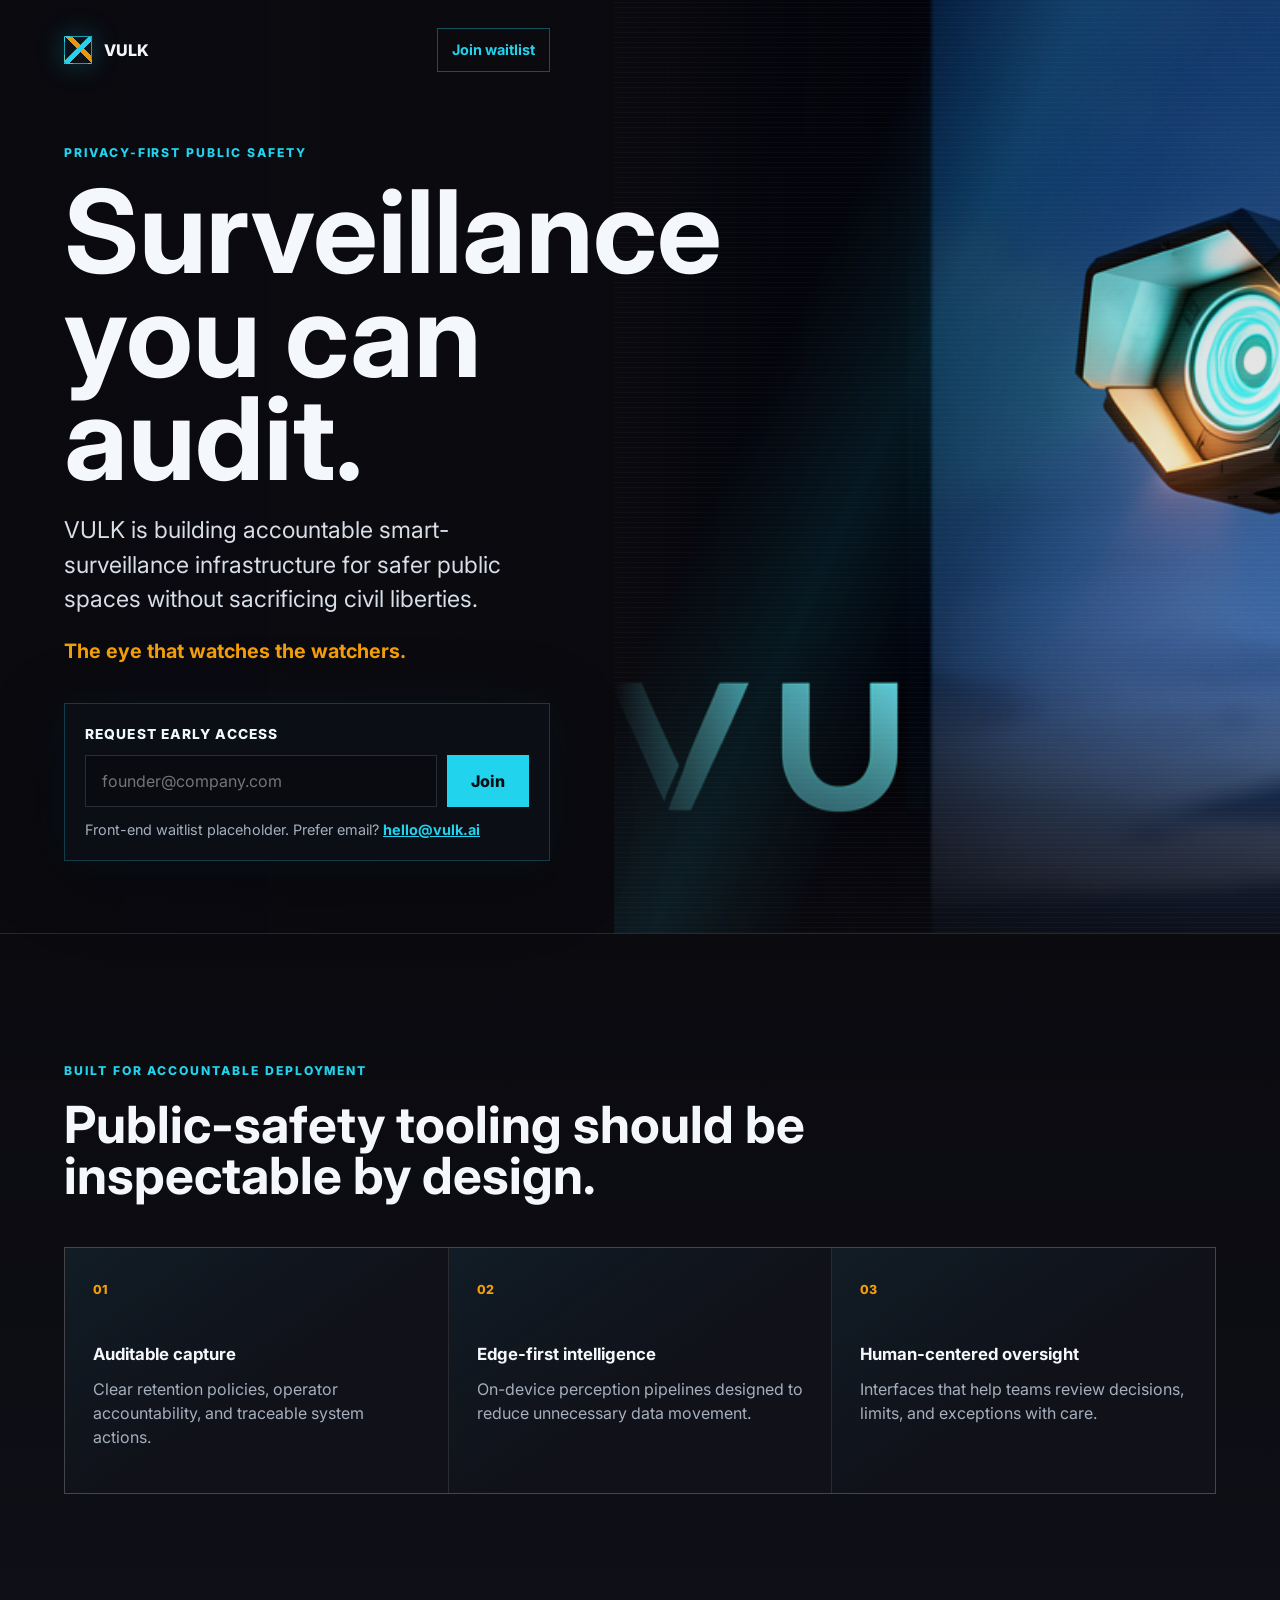
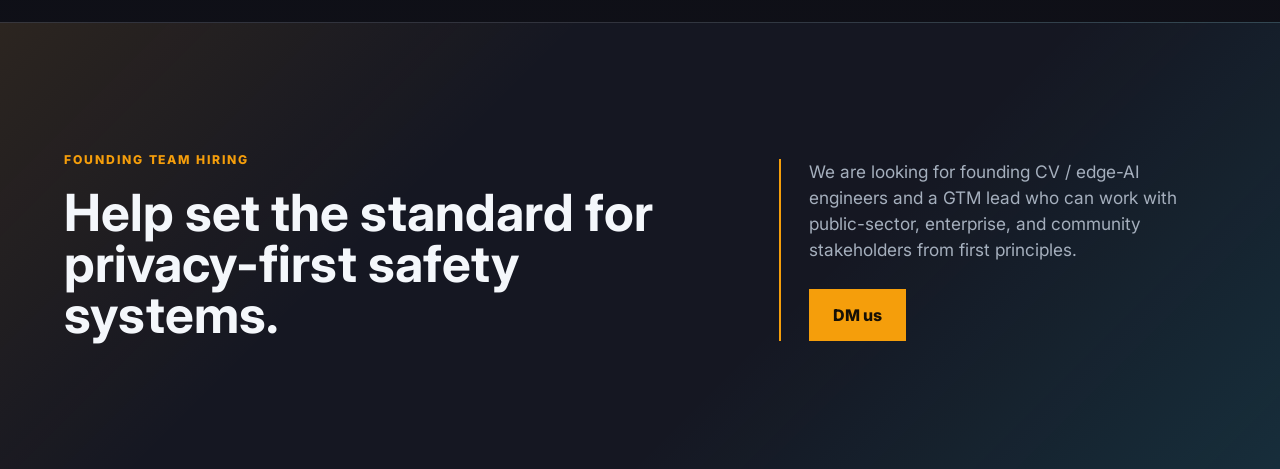
==== index.html @ 247d01f3 "Build VULK landing page" ====
<!doctype html>
<html lang="en">
  <head>
    <meta charset="utf-8" />
    <meta name="viewport" content="width=device-width, initial-scale=1" />
    <meta
      name="description"
      content="VULK builds privacy-first public-safety systems with auditability at the center."
    />
    <title>VULK | Surveillance you can audit.</title>
    <link rel="preconnect" href="https://fonts.googleapis.com" />
    <link rel="preconnect" href="https://fonts.gstatic.com" crossorigin />
    <link
      href="https://fonts.googleapis.com/css2?family=Inter:wght@400;500;600;700;800&display=swap"
      rel="stylesheet"
    />
    <link rel="stylesheet" href="styles.css" />
  </head>
  <body>
    <main class="page-shell">
      <section class="hero" aria-labelledby="hero-title">
        <div class="hero-copy">
          <nav class="nav" aria-label="Primary">
            <a class="brand" href="/" aria-label="VULK home">
              <span class="brand-mark" aria-hidden="true"></span>
              <span>VULK</span>
            </a>
            <a class="nav-cta" href="#waitlist">Join waitlist</a>
          </nav>

          <div class="hero-content">
            <p class="eyebrow">Privacy-first public safety</p>
            <h1 id="hero-title">Surveillance you can audit.</h1>
            <p class="mission">
              VULK is building accountable smart-surveillance infrastructure
              for safer public spaces without sacrificing civil liberties.
            </p>
            <p class="watcher">The eye that watches the watchers.</p>

            <form
              id="waitlist"
              class="waitlist-form"
              action="https://formspree.io/f/your-form-id"
              method="post"
            >
              <!-- TODO: Replace the placeholder action with your Formspree form or Cloudflare Pages Function endpoint. -->
              <label for="email">Request early access</label>
              <div class="field-row">
                <input
                  id="email"
                  name="email"
                  type="email"
                  autocomplete="email"
                  placeholder="founder@company.com"
                  required
                />
                <button type="submit">Join</button>
              </div>
              <p class="form-note">
                Front-end waitlist placeholder. Prefer email?
                <a href="mailto:hello@vulk.ai?subject=VULK%20waitlist">hello@vulk.ai</a>
              </p>
            </form>
          </div>
        </div>

        <div class="hero-visual" aria-label="VULK electric-eye surveillance camera">
          <img src="vulk_hero.png" alt="" />
          <div class="scanline" aria-hidden="true"></div>
        </div>
      </section>

      <section class="signal-band" aria-labelledby="principles-title">
        <div class="section-inner">
          <div>
            <p class="eyebrow">Built for accountable deployment</p>
            <h2 id="principles-title">Public-safety tooling should be inspectable by design.</h2>
          </div>
          <div class="principles">
            <article>
              <span>01</span>
              <h3>Auditable capture</h3>
              <p>Clear retention policies, operator accountability, and traceable system actions.</p>
            </article>
            <article>
              <span>02</span>
              <h3>Edge-first intelligence</h3>
              <p>On-device perception pipelines designed to reduce unnecessary data movement.</p>
            </article>
            <article>
              <span>03</span>
              <h3>Human-centered oversight</h3>
              <p>Interfaces that help teams review decisions, limits, and exceptions with care.</p>
            </article>
          </div>
        </div>
      </section>

      <section class="hiring" aria-labelledby="hiring-title">
        <div class="section-inner hiring-grid">
          <div>
            <p class="eyebrow amber">Founding team hiring</p>
            <h2 id="hiring-title">Help set the standard for privacy-first safety systems.</h2>
          </div>
          <div class="roles">
            <p>
              We are looking for founding CV / edge-AI engineers and a GTM lead
              who can work with public-sector, enterprise, and community
              stakeholders from first principles.
            </p>
            <a class="dm-cta" href="mailto:hello@vulk.ai?subject=Founding%20team%20interest">
              DM us
            </a>
          </div>
        </div>
      </section>
    </main>

    <script>
      const form = document.querySelector(".waitlist-form");

      form.addEventListener("submit", () => {
        form.classList.add("is-submitting");
      });
    </script>
  </body>
</html>
---- styles.css ----
:root {
  color-scheme: dark;
  --bg: #0a0a0f;
  --panel: #101119;
  --panel-strong: #151722;
  --text: #f4f7fb;
  --muted: #a5afbd;
  --soft: #697386;
  --cyan: #22d3ee;
  --amber: #f59e0b;
  --line: rgba(255, 255, 255, 0.12);
  --cyan-glow: rgba(34, 211, 238, 0.28);
  --amber-glow: rgba(245, 158, 11, 0.2);
}

* {
  box-sizing: border-box;
}

html {
  scroll-behavior: smooth;
}

body {
  margin: 0;
  min-width: 320px;
  background:
    radial-gradient(circle at 72% 20%, rgba(34, 211, 238, 0.12), transparent 26rem),
    radial-gradient(circle at 12% 88%, rgba(245, 158, 11, 0.08), transparent 22rem),
    var(--bg);
  color: var(--text);
  font-family: Inter, ui-sans-serif, system-ui, -apple-system, BlinkMacSystemFont, "Segoe UI", sans-serif;
  line-height: 1.5;
}

a {
  color: inherit;
}

.page-shell {
  overflow: hidden;
}

.hero {
  display: grid;
  grid-template-columns: minmax(0, 0.96fr) minmax(420px, 1.04fr);
  min-height: 100svh;
  border-bottom: 1px solid var(--line);
  background:
    linear-gradient(90deg, rgba(10, 10, 15, 0.98) 0%, rgba(10, 10, 15, 0.92) 42%, rgba(10, 10, 15, 0.1) 100%),
    var(--bg);
}

.hero-copy {
  position: relative;
  z-index: 2;
  display: flex;
  flex-direction: column;
  min-height: 100%;
  padding: 28px clamp(22px, 5vw, 72px) 52px;
}

.nav {
  display: flex;
  align-items: center;
  justify-content: space-between;
  gap: 20px;
}

.brand,
.nav-cta,
.dm-cta {
  text-decoration: none;
}

.brand {
  display: inline-flex;
  align-items: center;
  gap: 12px;
  color: var(--text);
  font-weight: 800;
  letter-spacing: 0;
}

.brand-mark {
  width: 28px;
  height: 28px;
  border: 1px solid rgba(34, 211, 238, 0.72);
  background:
    linear-gradient(135deg, transparent 0 44%, var(--cyan) 45% 58%, transparent 59%),
    linear-gradient(45deg, transparent 0 50%, rgba(245, 158, 11, 0.95) 51% 64%, transparent 65%),
    #0d1118;
  box-shadow: 0 0 28px var(--cyan-glow);
}

.nav-cta {
  border: 1px solid rgba(34, 211, 238, 0.36);
  color: var(--cyan);
  padding: 10px 14px;
  font-size: 0.9rem;
  font-weight: 700;
  transition: border-color 180ms ease, background 180ms ease;
}

.nav-cta:hover,
.nav-cta:focus-visible {
  border-color: var(--cyan);
  background: rgba(34, 211, 238, 0.08);
}

.hero-content {
  display: flex;
  flex: 1;
  flex-direction: column;
  justify-content: center;
  max-width: 680px;
  padding: 72px 0 20px;
}

.eyebrow {
  margin: 0 0 18px;
  color: var(--cyan);
  font-size: 0.76rem;
  font-weight: 800;
  letter-spacing: 0.16em;
  text-transform: uppercase;
}

.eyebrow.amber {
  color: var(--amber);
}

h1,
h2,
h3,
p {
  margin-top: 0;
}

h1 {
  margin-bottom: 22px;
  max-width: 12ch;
  font-size: clamp(3.75rem, 9vw, 8.5rem);
  line-height: 0.9;
  letter-spacing: 0;
}

h2 {
  margin-bottom: 0;
  max-width: 820px;
  font-size: clamp(2rem, 4vw, 4.4rem);
  line-height: 1;
  letter-spacing: 0;
}

h3 {
  margin-bottom: 10px;
  font-size: 1.05rem;
}

.mission {
  max-width: 650px;
  margin-bottom: 20px;
  color: #d8dee8;
  font-size: clamp(1.08rem, 2.1vw, 1.45rem);
}

.watcher {
  margin-bottom: 36px;
  color: var(--amber);
  font-size: clamp(1rem, 2vw, 1.24rem);
  font-weight: 700;
}

.waitlist-form {
  width: min(100%, 560px);
  padding: 20px;
  border: 1px solid rgba(34, 211, 238, 0.24);
  background: rgba(13, 16, 24, 0.76);
  box-shadow: 0 18px 80px rgba(0, 0, 0, 0.3), 0 0 42px rgba(34, 211, 238, 0.06);
  backdrop-filter: blur(18px);
}

.waitlist-form label {
  display: block;
  margin-bottom: 10px;
  color: #eff8fb;
  font-size: 0.86rem;
  font-weight: 800;
  letter-spacing: 0.08em;
  text-transform: uppercase;
}

.field-row {
  display: grid;
  grid-template-columns: minmax(0, 1fr) auto;
  gap: 10px;
}

input,
button {
  min-height: 52px;
  border: 0;
  border-radius: 0;
  font: inherit;
}

input {
  width: 100%;
  border: 1px solid rgba(255, 255, 255, 0.14);
  background: #090b11;
  color: var(--text);
  padding: 0 16px;
  outline: none;
}

input:focus {
  border-color: var(--cyan);
  box-shadow: 0 0 0 3px rgba(34, 211, 238, 0.14);
}

button,
.dm-cta {
  display: inline-flex;
  align-items: center;
  justify-content: center;
  background: var(--cyan);
  color: #041015;
  padding: 0 24px;
  font-weight: 800;
  cursor: pointer;
  transition: transform 180ms ease, box-shadow 180ms ease, background 180ms ease;
}

button:hover,
button:focus-visible,
.dm-cta:hover,
.dm-cta:focus-visible {
  background: #67e8f9;
  box-shadow: 0 0 34px var(--cyan-glow);
  transform: translateY(-1px);
}

.form-note {
  margin: 12px 0 0;
  color: var(--muted);
  font-size: 0.9rem;
}

.form-note a {
  color: var(--cyan);
  font-weight: 700;
}

.waitlist-form.is-submitting button {
  background: var(--amber);
}

.hero-visual {
  position: relative;
  min-height: 100%;
  isolation: isolate;
}

.hero-visual::before {
  position: absolute;
  inset: 0;
  z-index: 1;
  content: "";
  background:
    linear-gradient(90deg, var(--bg) 0%, rgba(10, 10, 15, 0.36) 20%, transparent 48%),
    linear-gradient(0deg, rgba(10, 10, 15, 0.86) 0%, transparent 28%, rgba(10, 10, 15, 0.24) 100%);
  pointer-events: none;
}

.hero-visual img {
  width: 100%;
  height: 100%;
  min-height: 100svh;
  object-fit: cover;
  object-position: center;
  filter: saturate(1.08) contrast(1.03);
}

.scanline {
  position: absolute;
  inset: 0;
  z-index: 2;
  background:
    repeating-linear-gradient(0deg, rgba(255, 255, 255, 0.035) 0 1px, transparent 1px 5px),
    linear-gradient(115deg, transparent 0 30%, rgba(34, 211, 238, 0.16) 43%, transparent 56% 100%);
  mix-blend-mode: screen;
  opacity: 0.58;
  pointer-events: none;
}

.signal-band,
.hiring {
  padding: clamp(72px, 10vw, 132px) clamp(22px, 5vw, 72px);
}

.signal-band {
  background:
    linear-gradient(180deg, rgba(10, 10, 15, 0), rgba(16, 17, 25, 0.82)),
    var(--bg);
}

.section-inner {
  width: min(1180px, 100%);
  margin: 0 auto;
}

.principles {
  display: grid;
  grid-template-columns: repeat(3, minmax(0, 1fr));
  gap: 1px;
  margin-top: 46px;
  border: 1px solid var(--line);
  background: var(--line);
}

.principles article {
  min-height: 230px;
  padding: 28px;
  background:
    linear-gradient(145deg, rgba(34, 211, 238, 0.06), transparent 56%),
    var(--panel);
}

.principles span {
  display: inline-block;
  margin-bottom: 42px;
  color: var(--amber);
  font-size: 0.78rem;
  font-weight: 800;
}

.principles p,
.roles p {
  color: var(--muted);
}

.hiring {
  border-top: 1px solid var(--line);
  background:
    linear-gradient(135deg, rgba(245, 158, 11, 0.1), transparent 34%),
    linear-gradient(315deg, rgba(34, 211, 238, 0.12), transparent 38%),
    var(--panel-strong);
}

.hiring-grid {
  display: grid;
  grid-template-columns: minmax(0, 0.95fr) minmax(280px, 0.65fr);
  gap: clamp(36px, 6vw, 92px);
  align-items: end;
}

.roles {
  border-left: 2px solid var(--amber);
  padding-left: 28px;
}

.roles p {
  margin-bottom: 26px;
  font-size: 1.08rem;
}

.dm-cta {
  min-height: 52px;
  width: fit-content;
  background: var(--amber);
  color: #171006;
}

.dm-cta:hover,
.dm-cta:focus-visible {
  background: #fbbf24;
  box-shadow: 0 0 34px var(--amber-glow);
}

@media (max-width: 900px) {
  .hero {
    grid-template-columns: 1fr;
    min-height: auto;
    background: var(--bg);
  }

  .hero-copy {
    min-height: 82svh;
    padding-bottom: 38px;
  }

  .hero-content {
    padding-top: 64px;
  }

  .hero-visual {
    min-height: 48svh;
    order: -1;
  }

  .hero-visual::before {
    background:
      linear-gradient(180deg, rgba(10, 10, 15, 0.1) 0%, var(--bg) 96%),
      linear-gradient(90deg, rgba(10, 10, 15, 0.7), transparent 38%);
  }

  .hero-visual img {
    min-height: 48svh;
  }

  .principles,
  .hiring-grid {
    grid-template-columns: 1fr;
  }

  .roles {
    border-left: 0;
    border-top: 2px solid var(--amber);
    padding-top: 24px;
    padding-left: 0;
  }
}

@media (max-width: 560px) {
  .hero-copy {
    padding-inline: 18px;
  }

  .nav {
    align-items: flex-start;
  }

  .nav-cta {
    padding: 9px 11px;
    font-size: 0.8rem;
  }

  h1 {
    font-size: clamp(3.1rem, 19vw, 4.8rem);
  }

  .field-row {
    grid-template-columns: 1fr;
  }

  button {
    width: 100%;
  }

  .waitlist-form {
    padding: 16px;
  }

  .signal-band,
  .hiring {
    padding-inline: 18px;
  }

  .principles article {
    min-height: 190px;
    padding: 22px;
  }
}
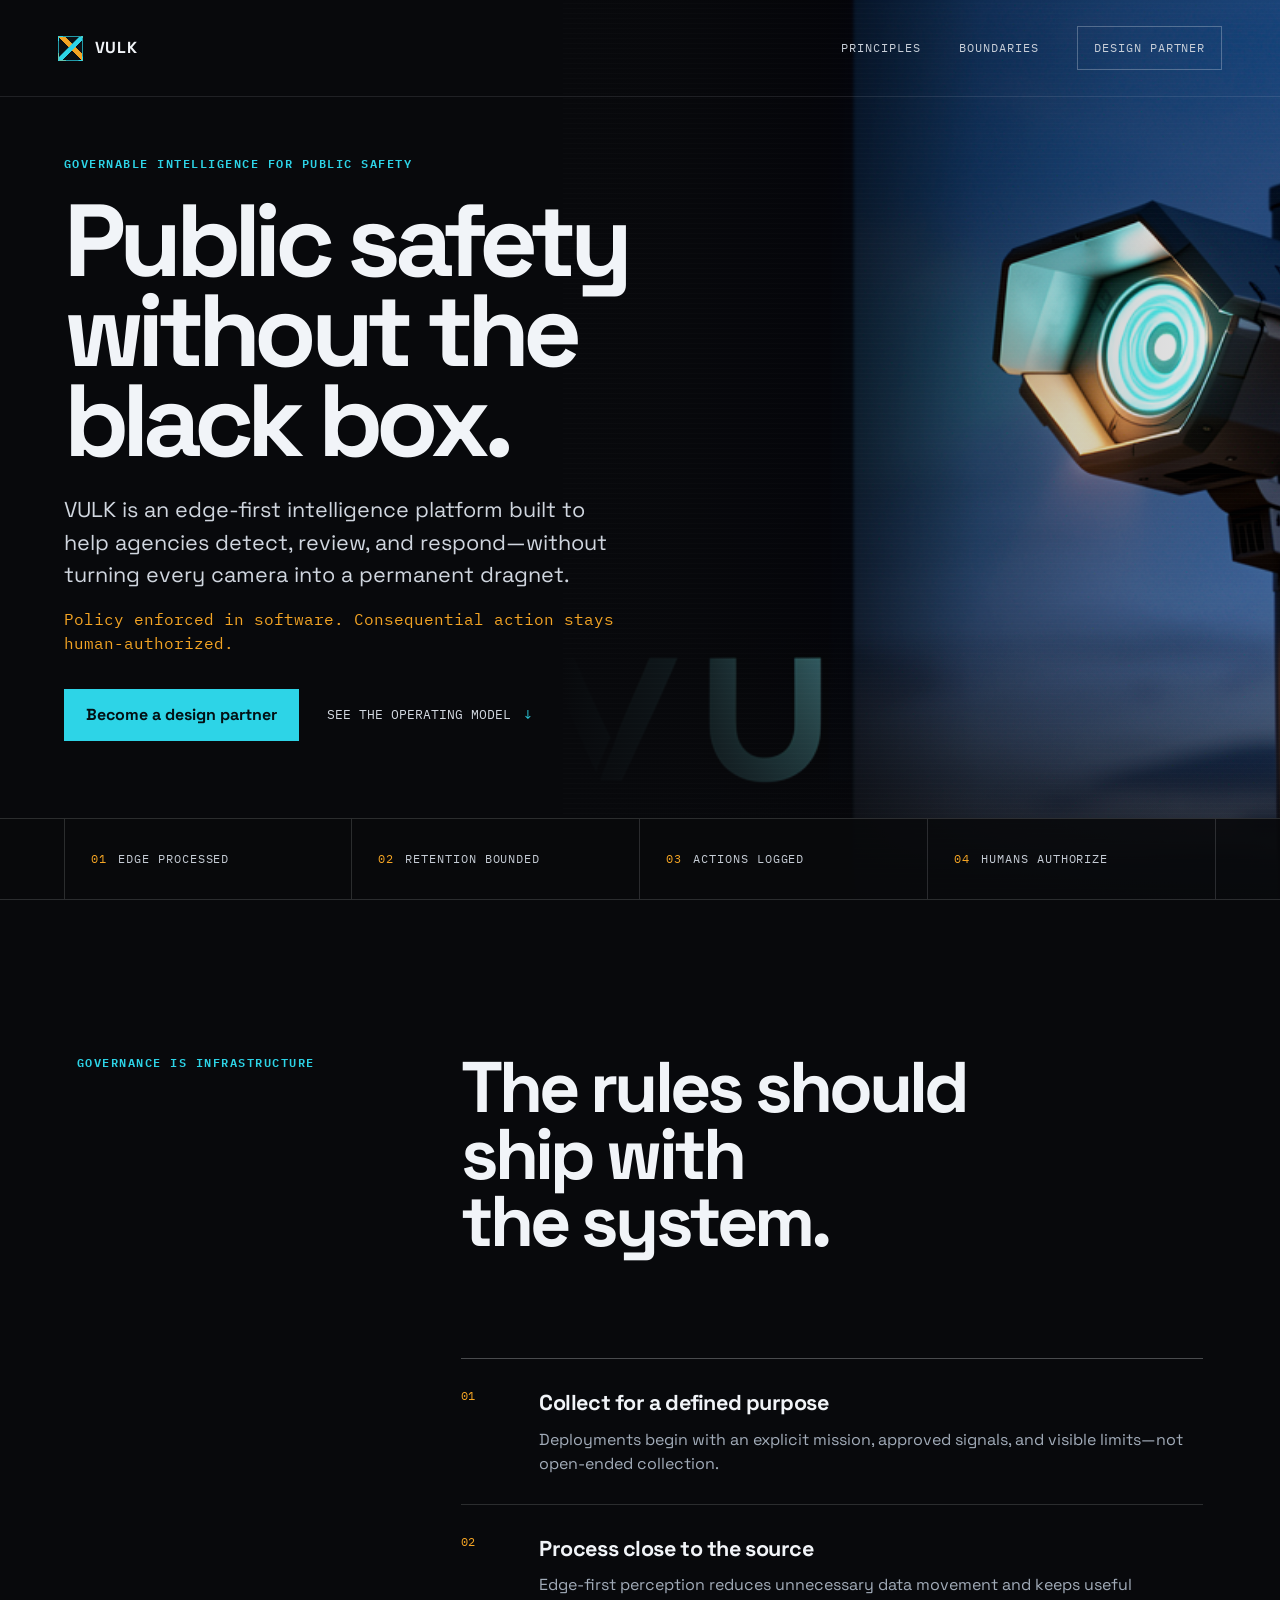
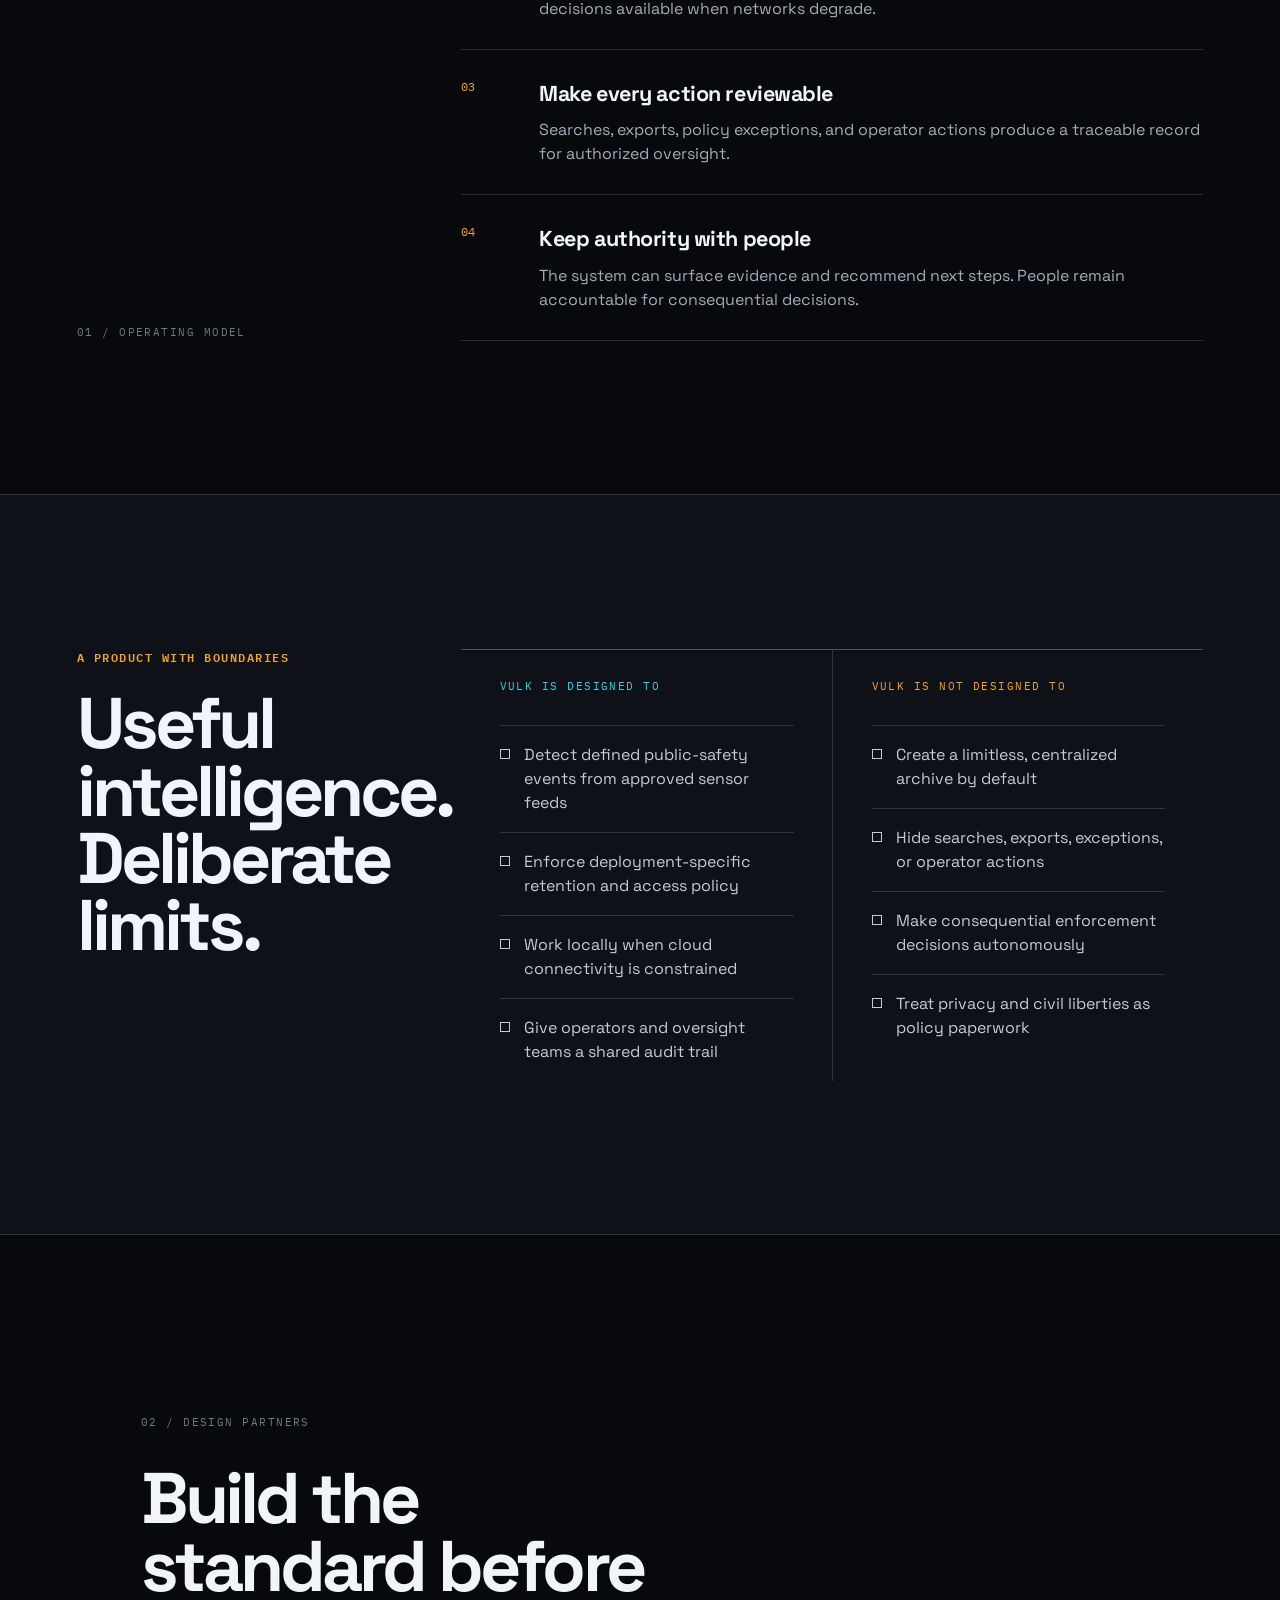
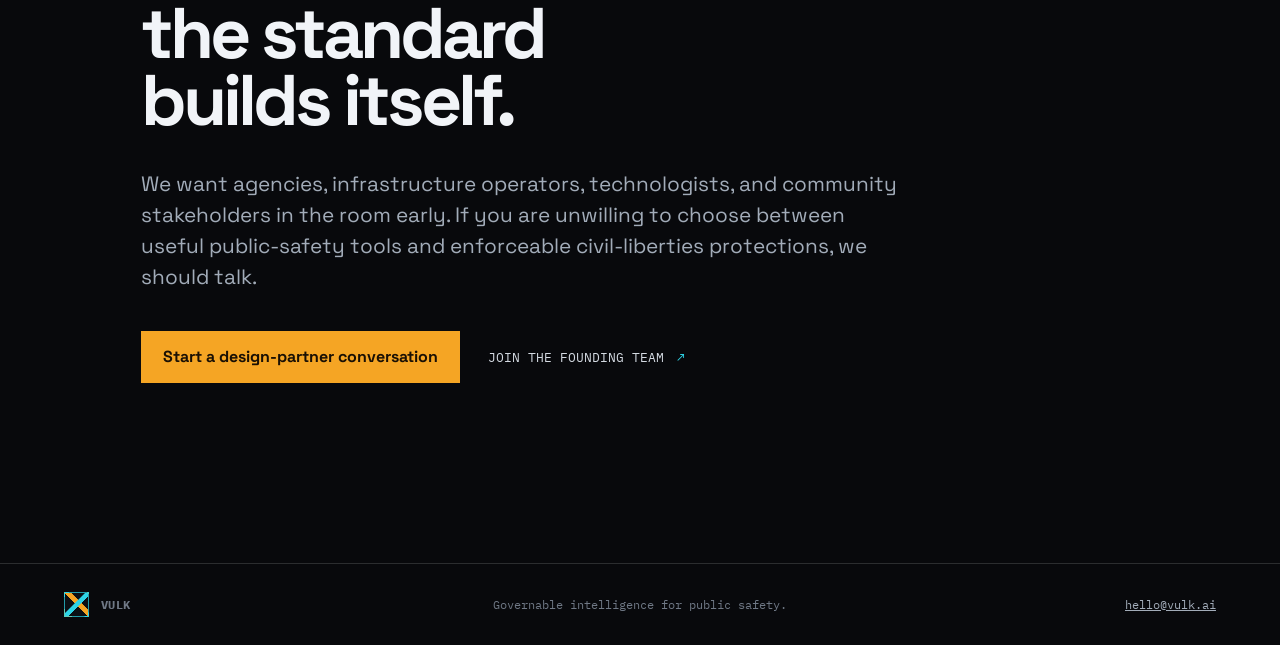
==== commit f65bedfe: "Reposition VULK around governable public-safety intelligence" ====
--- a/index.html
+++ b/index.html
@@ -5,123 +5,168 @@
     <meta name="viewport" content="width=device-width, initial-scale=1" />
     <meta
       name="description"
-      content="VULK builds privacy-first public-safety systems with auditability at the center."
+      content="VULK is building governable, edge-first intelligence for public safety—bounded retention, visible audit trails, and human-authorized action."
     />
-    <title>VULK | Surveillance you can audit.</title>
+    <meta name="theme-color" content="#08090c" />
+    <meta property="og:title" content="VULK | Public safety without the black box." />
+    <meta
+      property="og:description"
+      content="Governable public-safety intelligence with policy enforced in software."
+    />
+    <meta property="og:image" content="https://cardoza1991.github.io/vulk-landing/vulk_hero.png" />
+    <title>VULK | Public safety without the black box.</title>
     <link rel="preconnect" href="https://fonts.googleapis.com" />
     <link rel="preconnect" href="https://fonts.gstatic.com" crossorigin />
     <link
-      href="https://fonts.googleapis.com/css2?family=Inter:wght@400;500;600;700;800&display=swap"
+      href="https://fonts.googleapis.com/css2?family=IBM+Plex+Mono:wght@500;600&family=Space+Grotesk:wght@400;500;600;700&display=swap"
       rel="stylesheet"
     />
     <link rel="stylesheet" href="styles.css" />
   </head>
   <body>
-    <main class="page-shell">
-      <section class="hero" aria-labelledby="hero-title">
+    <a class="skip-link" href="#main">Skip to content</a>
+
+    <header class="site-header">
+      <a class="brand" href="#top" aria-label="VULK home">
+        <span class="brand-mark" aria-hidden="true"></span>
+        <span>VULK</span>
+      </a>
+      <nav aria-label="Primary">
+        <a href="#principles">Principles</a>
+        <a href="#boundaries">Boundaries</a>
+        <a class="nav-cta" href="mailto:hello@vulk.ai?subject=VULK%20design%20partner">
+          Design partner
+        </a>
+      </nav>
+    </header>
+
+    <main id="main">
+      <section id="top" class="hero" aria-labelledby="hero-title">
+        <div class="hero-image" aria-hidden="true">
+          <img src="vulk_hero.png" alt="" />
+          <span class="scanline"></span>
+        </div>
+
         <div class="hero-copy">
-          <nav class="nav" aria-label="Primary">
-            <a class="brand" href="/" aria-label="VULK home">
-              <span class="brand-mark" aria-hidden="true"></span>
-              <span>VULK</span>
+          <p class="eyebrow">Governable intelligence for public safety</p>
+          <h1 id="hero-title">Public safety without the black box.</h1>
+          <p class="hero-lede">
+            VULK is an edge-first intelligence platform built to help agencies detect,
+            review, and respond—without turning every camera into a permanent dragnet.
+          </p>
+          <p class="hero-proof">
+            Policy enforced in software. Consequential action stays human-authorized.
+          </p>
+          <div class="hero-actions">
+            <a class="primary-cta" href="mailto:hello@vulk.ai?subject=VULK%20design%20partner">
+              Become a design partner
             </a>
-            <a class="nav-cta" href="#waitlist">Join waitlist</a>
-          </nav>
-
-          <div class="hero-content">
-            <p class="eyebrow">Privacy-first public safety</p>
-            <h1 id="hero-title">Surveillance you can audit.</h1>
-            <p class="mission">
-              VULK is building accountable smart-surveillance infrastructure
-              for safer public spaces without sacrificing civil liberties.
-            </p>
-            <p class="watcher">The eye that watches the watchers.</p>
-
-            <form
-              id="waitlist"
-              class="waitlist-form"
-              action="https://formspree.io/f/your-form-id"
-              method="post"
-            >
-              <!-- TODO: Replace the placeholder action with your Formspree form or Cloudflare Pages Function endpoint. -->
-              <label for="email">Request early access</label>
-              <div class="field-row">
-                <input
-                  id="email"
-                  name="email"
-                  type="email"
-                  autocomplete="email"
-                  placeholder="founder@company.com"
-                  required
-                />
-                <button type="submit">Join</button>
-              </div>
-              <p class="form-note">
-                Front-end waitlist placeholder. Prefer email?
-                <a href="mailto:hello@vulk.ai?subject=VULK%20waitlist">hello@vulk.ai</a>
-              </p>
-            </form>
+            <a class="text-cta" href="#principles">See the operating model <span>↓</span></a>
           </div>
         </div>
 
-        <div class="hero-visual" aria-label="VULK electric-eye surveillance camera">
-          <img src="vulk_hero.png" alt="" />
-          <div class="scanline" aria-hidden="true"></div>
-        </div>
+        <ul class="control-strip" aria-label="Core controls">
+          <li><span>01</span> Edge processed</li>
+          <li><span>02</span> Retention bounded</li>
+          <li><span>03</span> Actions logged</li>
+          <li><span>04</span> Humans authorize</li>
+        </ul>
       </section>
 
-      <section class="signal-band" aria-labelledby="principles-title">
-        <div class="section-inner">
-          <div>
-            <p class="eyebrow">Built for accountable deployment</p>
-            <h2 id="principles-title">Public-safety tooling should be inspectable by design.</h2>
-          </div>
-          <div class="principles">
+      <section id="principles" class="principles" aria-labelledby="principles-title">
+        <div class="section-label">
+          <p class="eyebrow">Governance is infrastructure</p>
+          <p class="section-index">01 / OPERATING MODEL</p>
+        </div>
+        <div class="principles-content">
+          <h2 id="principles-title">The rules should ship with the system.</h2>
+          <div class="rule-list">
             <article>
               <span>01</span>
-              <h3>Auditable capture</h3>
-              <p>Clear retention policies, operator accountability, and traceable system actions.</p>
+              <div>
+                <h3>Collect for a defined purpose</h3>
+                <p>Deployments begin with an explicit mission, approved signals, and visible limits—not open-ended collection.</p>
+              </div>
             </article>
             <article>
               <span>02</span>
-              <h3>Edge-first intelligence</h3>
-              <p>On-device perception pipelines designed to reduce unnecessary data movement.</p>
+              <div>
+                <h3>Process close to the source</h3>
+                <p>Edge-first perception reduces unnecessary data movement and keeps useful decisions available when networks degrade.</p>
+              </div>
             </article>
             <article>
               <span>03</span>
-              <h3>Human-centered oversight</h3>
-              <p>Interfaces that help teams review decisions, limits, and exceptions with care.</p>
+              <div>
+                <h3>Make every action reviewable</h3>
+                <p>Searches, exports, policy exceptions, and operator actions produce a traceable record for authorized oversight.</p>
+              </div>
+            </article>
+            <article>
+              <span>04</span>
+              <div>
+                <h3>Keep authority with people</h3>
+                <p>The system can surface evidence and recommend next steps. People remain accountable for consequential decisions.</p>
+              </div>
             </article>
           </div>
         </div>
       </section>
 
-      <section class="hiring" aria-labelledby="hiring-title">
-        <div class="section-inner hiring-grid">
+      <section id="boundaries" class="boundaries" aria-labelledby="boundaries-title">
+        <div class="boundaries-heading">
+          <p class="eyebrow amber">A product with boundaries</p>
+          <h2 id="boundaries-title">Useful intelligence.<br />Deliberate limits.</h2>
+        </div>
+
+        <div class="boundary-columns">
           <div>
-            <p class="eyebrow amber">Founding team hiring</p>
-            <h2 id="hiring-title">Help set the standard for privacy-first safety systems.</h2>
+            <p class="column-label good">VULK is designed to</p>
+            <ul>
+              <li>Detect defined public-safety events from approved sensor feeds</li>
+              <li>Enforce deployment-specific retention and access policy</li>
+              <li>Work locally when cloud connectivity is constrained</li>
+              <li>Give operators and oversight teams a shared audit trail</li>
+            </ul>
           </div>
-          <div class="roles">
-            <p>
-              We are looking for founding CV / edge-AI engineers and a GTM lead
-              who can work with public-sector, enterprise, and community
-              stakeholders from first principles.
-            </p>
-            <a class="dm-cta" href="mailto:hello@vulk.ai?subject=Founding%20team%20interest">
-              DM us
-            </a>
+          <div>
+            <p class="column-label limit">VULK is not designed to</p>
+            <ul>
+              <li>Create a limitless, centralized archive by default</li>
+              <li>Hide searches, exports, exceptions, or operator actions</li>
+              <li>Make consequential enforcement decisions autonomously</li>
+              <li>Treat privacy and civil liberties as policy paperwork</li>
+            </ul>
           </div>
+        </div>
+      </section>
+
+      <section class="partner" aria-labelledby="partner-title">
+        <p class="section-index">02 / DESIGN PARTNERS</p>
+        <h2 id="partner-title">Build the standard before the standard builds itself.</h2>
+        <p>
+          We want agencies, infrastructure operators, technologists, and community
+          stakeholders in the room early. If you are unwilling to choose between useful
+          public-safety tools and enforceable civil-liberties protections, we should talk.
+        </p>
+        <div class="partner-actions">
+          <a class="primary-cta amber-cta" href="mailto:hello@vulk.ai?subject=VULK%20design%20partner">
+            Start a design-partner conversation
+          </a>
+          <a class="text-cta" href="mailto:hello@vulk.ai?subject=VULK%20founding%20team">
+            Join the founding team <span>↗</span>
+          </a>
         </div>
       </section>
     </main>
 
-    <script>
-      const form = document.querySelector(".waitlist-form");
-
-      form.addEventListener("submit", () => {
-        form.classList.add("is-submitting");
-      });
-    </script>
+    <footer>
+      <a class="brand" href="#top" aria-label="Back to top">
+        <span class="brand-mark" aria-hidden="true"></span>
+        <span>VULK</span>
+      </a>
+      <p>Governable intelligence for public safety.</p>
+      <a href="mailto:hello@vulk.ai">hello@vulk.ai</a>
+    </footer>
   </body>
 </html>
--- a/styles.css
+++ b/styles.css
@@ -1,16 +1,17 @@
 :root {
   color-scheme: dark;
-  --bg: #0a0a0f;
-  --panel: #101119;
-  --panel-strong: #151722;
-  --text: #f4f7fb;
-  --muted: #a5afbd;
-  --soft: #697386;
-  --cyan: #22d3ee;
-  --amber: #f59e0b;
-  --line: rgba(255, 255, 255, 0.12);
-  --cyan-glow: rgba(34, 211, 238, 0.28);
-  --amber-glow: rgba(245, 158, 11, 0.2);
+  --bg: #08090c;
+  --surface: #0e1117;
+  --surface-2: #141922;
+  --text: #f1f4f8;
+  --muted: #a2acb9;
+  --soft: #6f7885;
+  --cyan: #2dd4e7;
+  --amber: #f5a524;
+  --line: rgba(241, 244, 248, 0.15);
+  --line-strong: rgba(241, 244, 248, 0.28);
+  --display: "Space Grotesk", system-ui, sans-serif;
+  --mono: "IBM Plex Mono", ui-monospace, monospace;
 }
 
 * {
@@ -24,12 +25,9 @@
 body {
   margin: 0;
   min-width: 320px;
-  background:
-    radial-gradient(circle at 72% 20%, rgba(34, 211, 238, 0.12), transparent 26rem),
-    radial-gradient(circle at 12% 88%, rgba(245, 158, 11, 0.08), transparent 22rem),
-    var(--bg);
+  background: var(--bg);
   color: var(--text);
-  font-family: Inter, ui-sans-serif, system-ui, -apple-system, BlinkMacSystemFont, "Segoe UI", sans-serif;
+  font-family: var(--display);
   line-height: 1.5;
 }
 
@@ -37,93 +35,151 @@
   color: inherit;
 }
 
-.page-shell {
+a:focus-visible {
+  outline: 2px solid var(--cyan);
+  outline-offset: 4px;
+}
+
+.skip-link {
+  position: fixed;
+  top: 12px;
+  left: 12px;
+  z-index: 100;
+  transform: translateY(-150%);
+  background: var(--text);
+  color: var(--bg);
+  padding: 10px 14px;
+  text-decoration: none;
+}
+
+.skip-link:focus {
+  transform: translateY(0);
+}
+
+.site-header {
+  position: absolute;
+  inset: 0 0 auto;
+  z-index: 10;
+  display: flex;
+  align-items: center;
+  justify-content: space-between;
+  gap: 32px;
+  padding: 26px clamp(20px, 4.5vw, 72px);
+  border-bottom: 1px solid rgba(241, 244, 248, 0.1);
+}
+
+.brand {
+  display: inline-flex;
+  align-items: center;
+  gap: 12px;
+  font-weight: 700;
+  letter-spacing: 0.04em;
+  text-decoration: none;
+}
+
+.brand-mark {
+  width: 25px;
+  height: 25px;
+  border: 1px solid rgba(45, 212, 231, 0.7);
+  background:
+    linear-gradient(135deg, transparent 0 43%, var(--cyan) 44% 57%, transparent 58%),
+    linear-gradient(45deg, transparent 0 49%, var(--amber) 50% 63%, transparent 64%),
+    #0b1015;
+}
+
+nav {
+  display: flex;
+  align-items: center;
+  gap: clamp(18px, 3vw, 38px);
+}
+
+nav a {
+  color: #c7ced8;
+  font-family: var(--mono);
+  font-size: 0.76rem;
+  letter-spacing: 0.08em;
+  text-decoration: none;
+  text-transform: uppercase;
+}
+
+nav a:hover {
+  color: var(--text);
+}
+
+.nav-cta {
+  min-height: 44px;
+  display: inline-flex;
+  align-items: center;
+  border: 1px solid var(--line-strong);
+  padding: 0 16px;
+}
+
+.hero {
+  position: relative;
+  min-height: 100svh;
+  display: grid;
+  grid-template-columns: minmax(0, 1.08fr) minmax(420px, 0.92fr);
+  grid-template-rows: 1fr auto;
+  border-bottom: 1px solid var(--line);
   overflow: hidden;
-}
-
-.hero {
-  display: grid;
-  grid-template-columns: minmax(0, 0.96fr) minmax(420px, 1.04fr);
-  min-height: 100svh;
-  border-bottom: 1px solid var(--line);
-  background:
-    linear-gradient(90deg, rgba(10, 10, 15, 0.98) 0%, rgba(10, 10, 15, 0.92) 42%, rgba(10, 10, 15, 0.1) 100%),
-    var(--bg);
 }
 
 .hero-copy {
   position: relative;
-  z-index: 2;
+  z-index: 3;
   display: flex;
   flex-direction: column;
-  min-height: 100%;
-  padding: 28px clamp(22px, 5vw, 72px) 52px;
-}
-
-.nav {
-  display: flex;
-  align-items: center;
-  justify-content: space-between;
-  gap: 20px;
-}
-
-.brand,
-.nav-cta,
-.dm-cta {
-  text-decoration: none;
-}
-
-.brand {
-  display: inline-flex;
-  align-items: center;
-  gap: 12px;
-  color: var(--text);
-  font-weight: 800;
-  letter-spacing: 0;
-}
-
-.brand-mark {
-  width: 28px;
-  height: 28px;
-  border: 1px solid rgba(34, 211, 238, 0.72);
+  justify-content: center;
+  max-width: 900px;
+  padding: 150px clamp(22px, 5vw, 84px) 72px;
+}
+
+.hero-image {
+  position: absolute;
+  inset: 0 0 0 44%;
+  z-index: 0;
+  overflow: hidden;
+}
+
+.hero-image::after {
+  position: absolute;
+  inset: 0;
+  content: "";
   background:
-    linear-gradient(135deg, transparent 0 44%, var(--cyan) 45% 58%, transparent 59%),
-    linear-gradient(45deg, transparent 0 50%, rgba(245, 158, 11, 0.95) 51% 64%, transparent 65%),
-    #0d1118;
-  box-shadow: 0 0 28px var(--cyan-glow);
-}
-
-.nav-cta {
-  border: 1px solid rgba(34, 211, 238, 0.36);
+    linear-gradient(90deg, var(--bg) 0%, rgba(8, 9, 12, 0.92) 16%, rgba(8, 9, 12, 0.22) 58%, rgba(8, 9, 12, 0.08)),
+    linear-gradient(0deg, rgba(8, 9, 12, 0.86), transparent 30%);
+}
+
+.hero-image img {
+  width: 100%;
+  height: 100%;
+  object-fit: cover;
+  object-position: 56% center;
+  filter: contrast(1.05) saturate(0.92);
+}
+
+.scanline {
+  position: absolute;
+  inset: 0;
+  z-index: 2;
+  background: repeating-linear-gradient(0deg, rgba(255,255,255,0.025) 0 1px, transparent 1px 5px);
+  opacity: 0.55;
+  pointer-events: none;
+}
+
+.eyebrow,
+.section-index,
+.column-label {
+  font-family: var(--mono);
+  letter-spacing: 0.13em;
+  text-transform: uppercase;
+}
+
+.eyebrow {
+  margin: 0 0 24px;
   color: var(--cyan);
-  padding: 10px 14px;
-  font-size: 0.9rem;
-  font-weight: 700;
-  transition: border-color 180ms ease, background 180ms ease;
-}
-
-.nav-cta:hover,
-.nav-cta:focus-visible {
-  border-color: var(--cyan);
-  background: rgba(34, 211, 238, 0.08);
-}
-
-.hero-content {
-  display: flex;
-  flex: 1;
-  flex-direction: column;
-  justify-content: center;
-  max-width: 680px;
-  padding: 72px 0 20px;
-}
-
-.eyebrow {
-  margin: 0 0 18px;
-  color: var(--cyan);
-  font-size: 0.76rem;
-  font-weight: 800;
-  letter-spacing: 0.16em;
-  text-transform: uppercase;
+  font-size: 0.72rem;
+  font-weight: 600;
 }
 
 .eyebrow.amber {
@@ -138,327 +194,416 @@
 }
 
 h1 {
-  margin-bottom: 22px;
-  max-width: 12ch;
-  font-size: clamp(3.75rem, 9vw, 8.5rem);
-  line-height: 0.9;
-  letter-spacing: 0;
+  max-width: 10ch;
+  margin-bottom: 28px;
+  font-size: clamp(4rem, 8vw, 8.8rem);
+  line-height: 0.88;
+  letter-spacing: -0.065em;
+  text-wrap: balance;
 }
 
 h2 {
   margin-bottom: 0;
-  max-width: 820px;
-  font-size: clamp(2rem, 4vw, 4.4rem);
-  line-height: 1;
-  letter-spacing: 0;
+  font-size: clamp(2.6rem, 5.6vw, 6.3rem);
+  line-height: 0.94;
+  letter-spacing: -0.055em;
+  text-wrap: balance;
 }
 
 h3 {
-  margin-bottom: 10px;
-  font-size: 1.05rem;
-}
-
-.mission {
-  max-width: 650px;
-  margin-bottom: 20px;
-  color: #d8dee8;
-  font-size: clamp(1.08rem, 2.1vw, 1.45rem);
-}
-
-.watcher {
-  margin-bottom: 36px;
+  margin-bottom: 8px;
+  font-size: clamp(1.05rem, 1.7vw, 1.35rem);
+  letter-spacing: -0.02em;
+}
+
+.hero-lede {
+  max-width: 660px;
+  margin-bottom: 16px;
+  color: #d0d6df;
+  font-size: clamp(1.08rem, 1.8vw, 1.35rem);
+}
+
+.hero-proof {
+  margin-bottom: 34px;
   color: var(--amber);
-  font-size: clamp(1rem, 2vw, 1.24rem);
+  font-family: var(--mono);
+  font-size: clamp(0.84rem, 1.25vw, 1rem);
+}
+
+.hero-actions,
+.partner-actions {
+  display: flex;
+  align-items: center;
+  flex-wrap: wrap;
+  gap: 20px 28px;
+}
+
+.primary-cta {
+  min-height: 52px;
+  display: inline-flex;
+  align-items: center;
+  justify-content: center;
+  background: var(--cyan);
+  color: #031014;
+  padding: 0 22px;
   font-weight: 700;
-}
-
-.waitlist-form {
-  width: min(100%, 560px);
-  padding: 20px;
-  border: 1px solid rgba(34, 211, 238, 0.24);
-  background: rgba(13, 16, 24, 0.76);
-  box-shadow: 0 18px 80px rgba(0, 0, 0, 0.3), 0 0 42px rgba(34, 211, 238, 0.06);
-  backdrop-filter: blur(18px);
-}
-
-.waitlist-form label {
-  display: block;
-  margin-bottom: 10px;
-  color: #eff8fb;
-  font-size: 0.86rem;
-  font-weight: 800;
+  text-decoration: none;
+  transition: background 160ms ease, transform 160ms ease;
+}
+
+.primary-cta:hover,
+.primary-cta:focus-visible {
+  background: #7ce8f2;
+  transform: translateY(-2px);
+}
+
+.text-cta {
+  color: #d4dae2;
+  font-family: var(--mono);
+  font-size: 0.83rem;
+  text-decoration: none;
+  text-transform: uppercase;
+}
+
+.text-cta span {
+  color: var(--cyan);
+  margin-left: 5px;
+}
+
+.text-cta:hover {
+  color: var(--text);
+}
+
+.control-strip {
+  position: relative;
+  z-index: 4;
+  grid-column: 1 / -1;
+  display: grid;
+  grid-template-columns: repeat(4, 1fr);
+  margin: 0;
+  padding: 0 clamp(22px, 5vw, 84px);
+  border-top: 1px solid var(--line);
+  background: rgba(8, 9, 12, 0.9);
+  list-style: none;
+}
+
+.control-strip li {
+  min-height: 80px;
+  display: flex;
+  align-items: center;
+  gap: 12px;
+  border-right: 1px solid var(--line);
+  padding: 18px clamp(12px, 2vw, 28px);
+  color: #c5ccd5;
+  font-family: var(--mono);
+  font-size: 0.72rem;
   letter-spacing: 0.08em;
   text-transform: uppercase;
 }
 
-.field-row {
+.control-strip li:first-child {
+  border-left: 1px solid var(--line);
+}
+
+.control-strip span {
+  color: var(--amber);
+}
+
+.principles,
+.boundaries {
   display: grid;
-  grid-template-columns: minmax(0, 1fr) auto;
-  gap: 10px;
-}
-
-input,
-button {
-  min-height: 52px;
-  border: 0;
-  border-radius: 0;
-  font: inherit;
-}
-
-input {
-  width: 100%;
-  border: 1px solid rgba(255, 255, 255, 0.14);
-  background: #090b11;
-  color: var(--text);
-  padding: 0 16px;
-  outline: none;
-}
-
-input:focus {
-  border-color: var(--cyan);
-  box-shadow: 0 0 0 3px rgba(34, 211, 238, 0.14);
-}
-
-button,
-.dm-cta {
-  display: inline-flex;
-  align-items: center;
-  justify-content: center;
-  background: var(--cyan);
-  color: #041015;
-  padding: 0 24px;
-  font-weight: 800;
-  cursor: pointer;
-  transition: transform 180ms ease, box-shadow 180ms ease, background 180ms ease;
-}
-
-button:hover,
-button:focus-visible,
-.dm-cta:hover,
-.dm-cta:focus-visible {
-  background: #67e8f9;
-  box-shadow: 0 0 34px var(--cyan-glow);
-  transform: translateY(-1px);
-}
-
-.form-note {
-  margin: 12px 0 0;
+  grid-template-columns: minmax(240px, 0.38fr) minmax(0, 1fr);
+  gap: clamp(48px, 8vw, 140px);
+  padding: clamp(90px, 12vw, 170px) clamp(22px, 6vw, 96px);
+}
+
+.section-label {
+  display: flex;
+  flex-direction: column;
+  justify-content: space-between;
+  min-height: 190px;
+}
+
+.section-index {
+  margin: 0;
+  color: var(--soft);
+  font-size: 0.7rem;
+}
+
+.principles-content h2 {
+  max-width: 12ch;
+  margin-bottom: clamp(60px, 8vw, 110px);
+}
+
+.rule-list {
+  border-top: 1px solid var(--line-strong);
+}
+
+.rule-list article {
+  display: grid;
+  grid-template-columns: 56px 1fr;
+  gap: 22px;
+  padding: 28px 0;
+  border-bottom: 1px solid var(--line);
+}
+
+.rule-list article > span {
+  color: var(--amber);
+  font-family: var(--mono);
+  font-size: 0.72rem;
+}
+
+.rule-list p {
+  max-width: 690px;
+  margin-bottom: 0;
   color: var(--muted);
-  font-size: 0.9rem;
-}
-
-.form-note a {
+}
+
+.boundaries {
+  border-block: 1px solid var(--line);
+  background: var(--surface);
+}
+
+.boundaries-heading h2 {
+  max-width: 10ch;
+}
+
+.boundary-columns {
+  display: grid;
+  grid-template-columns: repeat(2, minmax(0, 1fr));
+  align-self: end;
+  border-top: 1px solid var(--line-strong);
+}
+
+.boundary-columns > div {
+  padding: 28px clamp(0px, 3vw, 42px) 0;
+}
+
+.boundary-columns > div + div {
+  border-left: 1px solid var(--line);
+}
+
+.column-label {
+  margin-bottom: 30px;
+  font-size: 0.7rem;
+}
+
+.column-label.good {
   color: var(--cyan);
-  font-weight: 700;
-}
-
-.waitlist-form.is-submitting button {
+}
+
+.column-label.limit {
+  color: var(--amber);
+}
+
+.boundary-columns ul {
+  margin: 0;
+  padding: 0;
+  list-style: none;
+}
+
+.boundary-columns li {
+  position: relative;
+  padding: 17px 0 17px 24px;
+  border-top: 1px solid var(--line);
+  color: #c4cbd5;
+}
+
+.boundary-columns li::before {
+  position: absolute;
+  top: 23px;
+  left: 0;
+  width: 8px;
+  height: 8px;
+  content: "";
+  border: 1px solid currentColor;
+}
+
+.partner {
+  padding: clamp(100px, 14vw, 210px) clamp(22px, 11vw, 180px);
+}
+
+.partner h2 {
+  max-width: 13ch;
+  margin: 34px 0;
+}
+
+.partner > p:not(.section-index) {
+  max-width: 760px;
+  margin-bottom: 38px;
+  color: var(--muted);
+  font-size: clamp(1.05rem, 1.8vw, 1.3rem);
+}
+
+.amber-cta {
   background: var(--amber);
-}
-
-.hero-visual {
-  position: relative;
-  min-height: 100%;
-  isolation: isolate;
-}
-
-.hero-visual::before {
-  position: absolute;
-  inset: 0;
-  z-index: 1;
-  content: "";
-  background:
-    linear-gradient(90deg, var(--bg) 0%, rgba(10, 10, 15, 0.36) 20%, transparent 48%),
-    linear-gradient(0deg, rgba(10, 10, 15, 0.86) 0%, transparent 28%, rgba(10, 10, 15, 0.24) 100%);
-  pointer-events: none;
-}
-
-.hero-visual img {
-  width: 100%;
-  height: 100%;
-  min-height: 100svh;
-  object-fit: cover;
-  object-position: center;
-  filter: saturate(1.08) contrast(1.03);
-}
-
-.scanline {
-  position: absolute;
-  inset: 0;
-  z-index: 2;
-  background:
-    repeating-linear-gradient(0deg, rgba(255, 255, 255, 0.035) 0 1px, transparent 1px 5px),
-    linear-gradient(115deg, transparent 0 30%, rgba(34, 211, 238, 0.16) 43%, transparent 56% 100%);
-  mix-blend-mode: screen;
-  opacity: 0.58;
-  pointer-events: none;
-}
-
-.signal-band,
-.hiring {
-  padding: clamp(72px, 10vw, 132px) clamp(22px, 5vw, 72px);
-}
-
-.signal-band {
-  background:
-    linear-gradient(180deg, rgba(10, 10, 15, 0), rgba(16, 17, 25, 0.82)),
-    var(--bg);
-}
-
-.section-inner {
-  width: min(1180px, 100%);
-  margin: 0 auto;
-}
-
-.principles {
+  color: #1a1004;
+}
+
+.amber-cta:hover,
+.amber-cta:focus-visible {
+  background: #ffc15c;
+}
+
+footer {
   display: grid;
-  grid-template-columns: repeat(3, minmax(0, 1fr));
-  gap: 1px;
-  margin-top: 46px;
-  border: 1px solid var(--line);
-  background: var(--line);
-}
-
-.principles article {
-  min-height: 230px;
-  padding: 28px;
-  background:
-    linear-gradient(145deg, rgba(34, 211, 238, 0.06), transparent 56%),
-    var(--panel);
-}
-
-.principles span {
-  display: inline-block;
-  margin-bottom: 42px;
-  color: var(--amber);
-  font-size: 0.78rem;
-  font-weight: 800;
-}
-
-.principles p,
-.roles p {
+  grid-template-columns: 1fr auto 1fr;
+  align-items: center;
+  gap: 24px;
+  padding: 28px clamp(22px, 5vw, 72px);
+  border-top: 1px solid var(--line);
+  color: var(--soft);
+  font-family: var(--mono);
+  font-size: 0.72rem;
+}
+
+footer p {
+  margin: 0;
+  text-align: center;
+}
+
+footer > a:last-child {
+  justify-self: end;
   color: var(--muted);
 }
 
-.hiring {
-  border-top: 1px solid var(--line);
-  background:
-    linear-gradient(135deg, rgba(245, 158, 11, 0.1), transparent 34%),
-    linear-gradient(315deg, rgba(34, 211, 238, 0.12), transparent 38%),
-    var(--panel-strong);
-}
-
-.hiring-grid {
-  display: grid;
-  grid-template-columns: minmax(0, 0.95fr) minmax(280px, 0.65fr);
-  gap: clamp(36px, 6vw, 92px);
-  align-items: end;
-}
-
-.roles {
-  border-left: 2px solid var(--amber);
-  padding-left: 28px;
-}
-
-.roles p {
-  margin-bottom: 26px;
-  font-size: 1.08rem;
-}
-
-.dm-cta {
-  min-height: 52px;
-  width: fit-content;
-  background: var(--amber);
-  color: #171006;
-}
-
-.dm-cta:hover,
-.dm-cta:focus-visible {
-  background: #fbbf24;
-  box-shadow: 0 0 34px var(--amber-glow);
-}
-
 @media (max-width: 900px) {
+  .site-header nav > a:not(.nav-cta) {
+    display: none;
+  }
+
   .hero {
     grid-template-columns: 1fr;
+  }
+
+  .hero-copy {
+    min-height: 88svh;
+    padding-top: 130px;
+  }
+
+  .hero-image {
+    inset: 0 0 0 20%;
+    opacity: 0.58;
+  }
+
+  .hero-image::after {
+    background: linear-gradient(90deg, var(--bg) 0%, rgba(8,9,12,0.84) 44%, rgba(8,9,12,0.3));
+  }
+
+  .control-strip {
+    grid-template-columns: repeat(2, 1fr);
+  }
+
+  .control-strip li:nth-child(3) {
+    border-left: 1px solid var(--line);
+  }
+
+  .control-strip li:nth-child(n+3) {
+    border-top: 1px solid var(--line);
+  }
+
+  .principles,
+  .boundaries {
+    grid-template-columns: 1fr;
+  }
+
+  .section-label {
     min-height: auto;
-    background: var(--bg);
-  }
-
-  .hero-copy {
-    min-height: 82svh;
-    padding-bottom: 38px;
-  }
-
-  .hero-content {
-    padding-top: 64px;
-  }
-
-  .hero-visual {
-    min-height: 48svh;
-    order: -1;
-  }
-
-  .hero-visual::before {
-    background:
-      linear-gradient(180deg, rgba(10, 10, 15, 0.1) 0%, var(--bg) 96%),
-      linear-gradient(90deg, rgba(10, 10, 15, 0.7), transparent 38%);
-  }
-
-  .hero-visual img {
-    min-height: 48svh;
-  }
-
-  .principles,
-  .hiring-grid {
-    grid-template-columns: 1fr;
-  }
-
-  .roles {
-    border-left: 0;
-    border-top: 2px solid var(--amber);
-    padding-top: 24px;
-    padding-left: 0;
-  }
-}
-
-@media (max-width: 560px) {
+    gap: 18px;
+  }
+
+  .boundary-columns {
+    margin-top: 30px;
+  }
+}
+
+@media (max-width: 620px) {
+  .site-header {
+    padding-inline: 18px;
+  }
+
+  .nav-cta {
+    padding-inline: 12px;
+    font-size: 0.68rem;
+  }
+
+  h1 {
+    font-size: clamp(3.65rem, 18vw, 5.7rem);
+  }
+
   .hero-copy {
     padding-inline: 18px;
   }
 
-  .nav {
-    align-items: flex-start;
-  }
-
-  .nav-cta {
-    padding: 9px 11px;
-    font-size: 0.8rem;
-  }
-
-  h1 {
-    font-size: clamp(3.1rem, 19vw, 4.8rem);
-  }
-
-  .field-row {
+  .hero-image {
+    inset: 0;
+  }
+
+  .hero-actions,
+  .partner-actions {
+    align-items: stretch;
+    flex-direction: column;
+  }
+
+  .primary-cta {
+    width: 100%;
+    text-align: center;
+  }
+
+  .control-strip {
     grid-template-columns: 1fr;
-  }
-
-  button {
-    width: 100%;
-  }
-
-  .waitlist-form {
-    padding: 16px;
-  }
-
-  .signal-band,
-  .hiring {
     padding-inline: 18px;
   }
 
-  .principles article {
-    min-height: 190px;
-    padding: 22px;
-  }
-}
+  .control-strip li,
+  .control-strip li:nth-child(3) {
+    border-left: 1px solid var(--line);
+    border-top: 1px solid var(--line);
+  }
+
+  .control-strip li:first-child {
+    border-top: 0;
+  }
+
+  .boundary-columns {
+    grid-template-columns: 1fr;
+  }
+
+  .boundary-columns > div {
+    padding-inline: 0;
+  }
+
+  .boundary-columns > div + div {
+    margin-top: 52px;
+    border-left: 0;
+  }
+
+  .rule-list article {
+    grid-template-columns: 38px 1fr;
+    gap: 12px;
+  }
+
+  footer {
+    grid-template-columns: 1fr;
+  }
+
+  footer p {
+    text-align: left;
+  }
+
+  footer > a:last-child {
+    justify-self: start;
+  }
+}
+
+@media (prefers-reduced-motion: reduce) {
+  html {
+    scroll-behavior: auto;
+  }
+
+  *,
+  *::before,
+  *::after {
+    transition-duration: 0.01ms !important;
+  }
+}
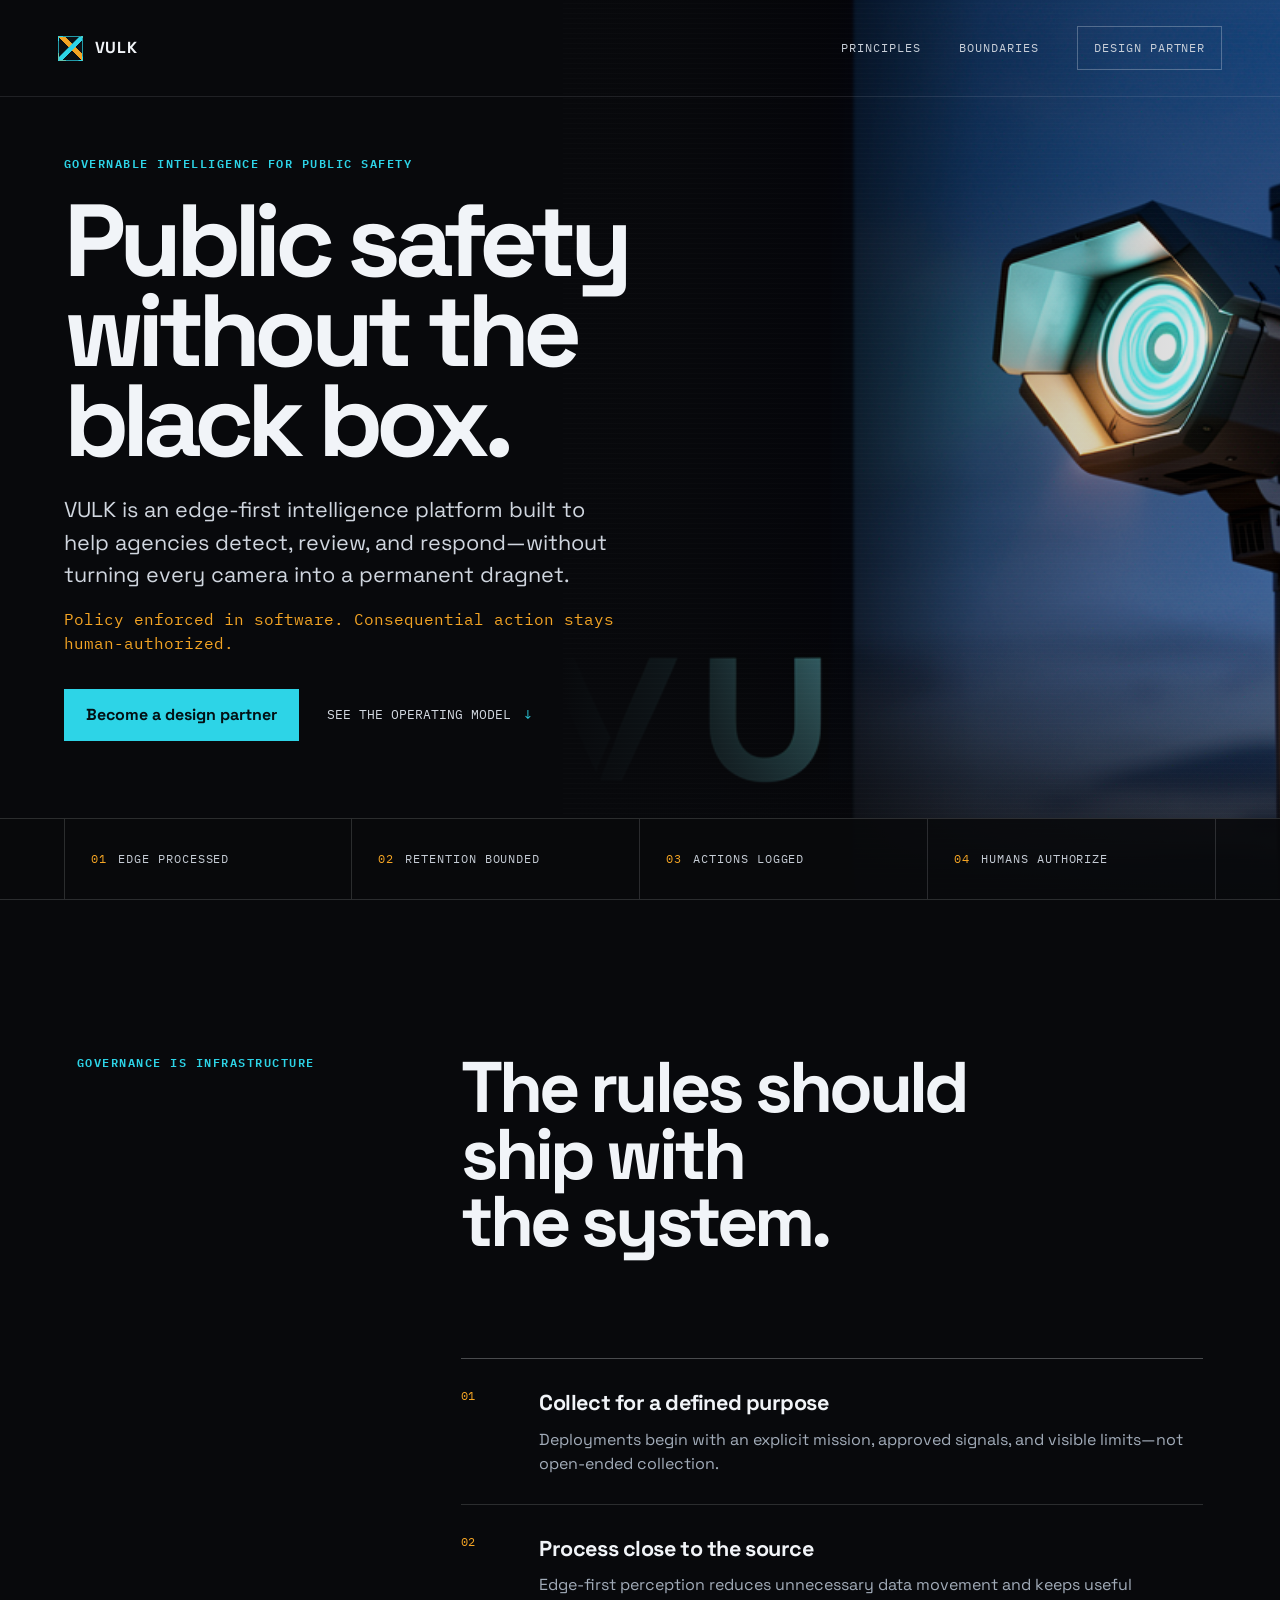
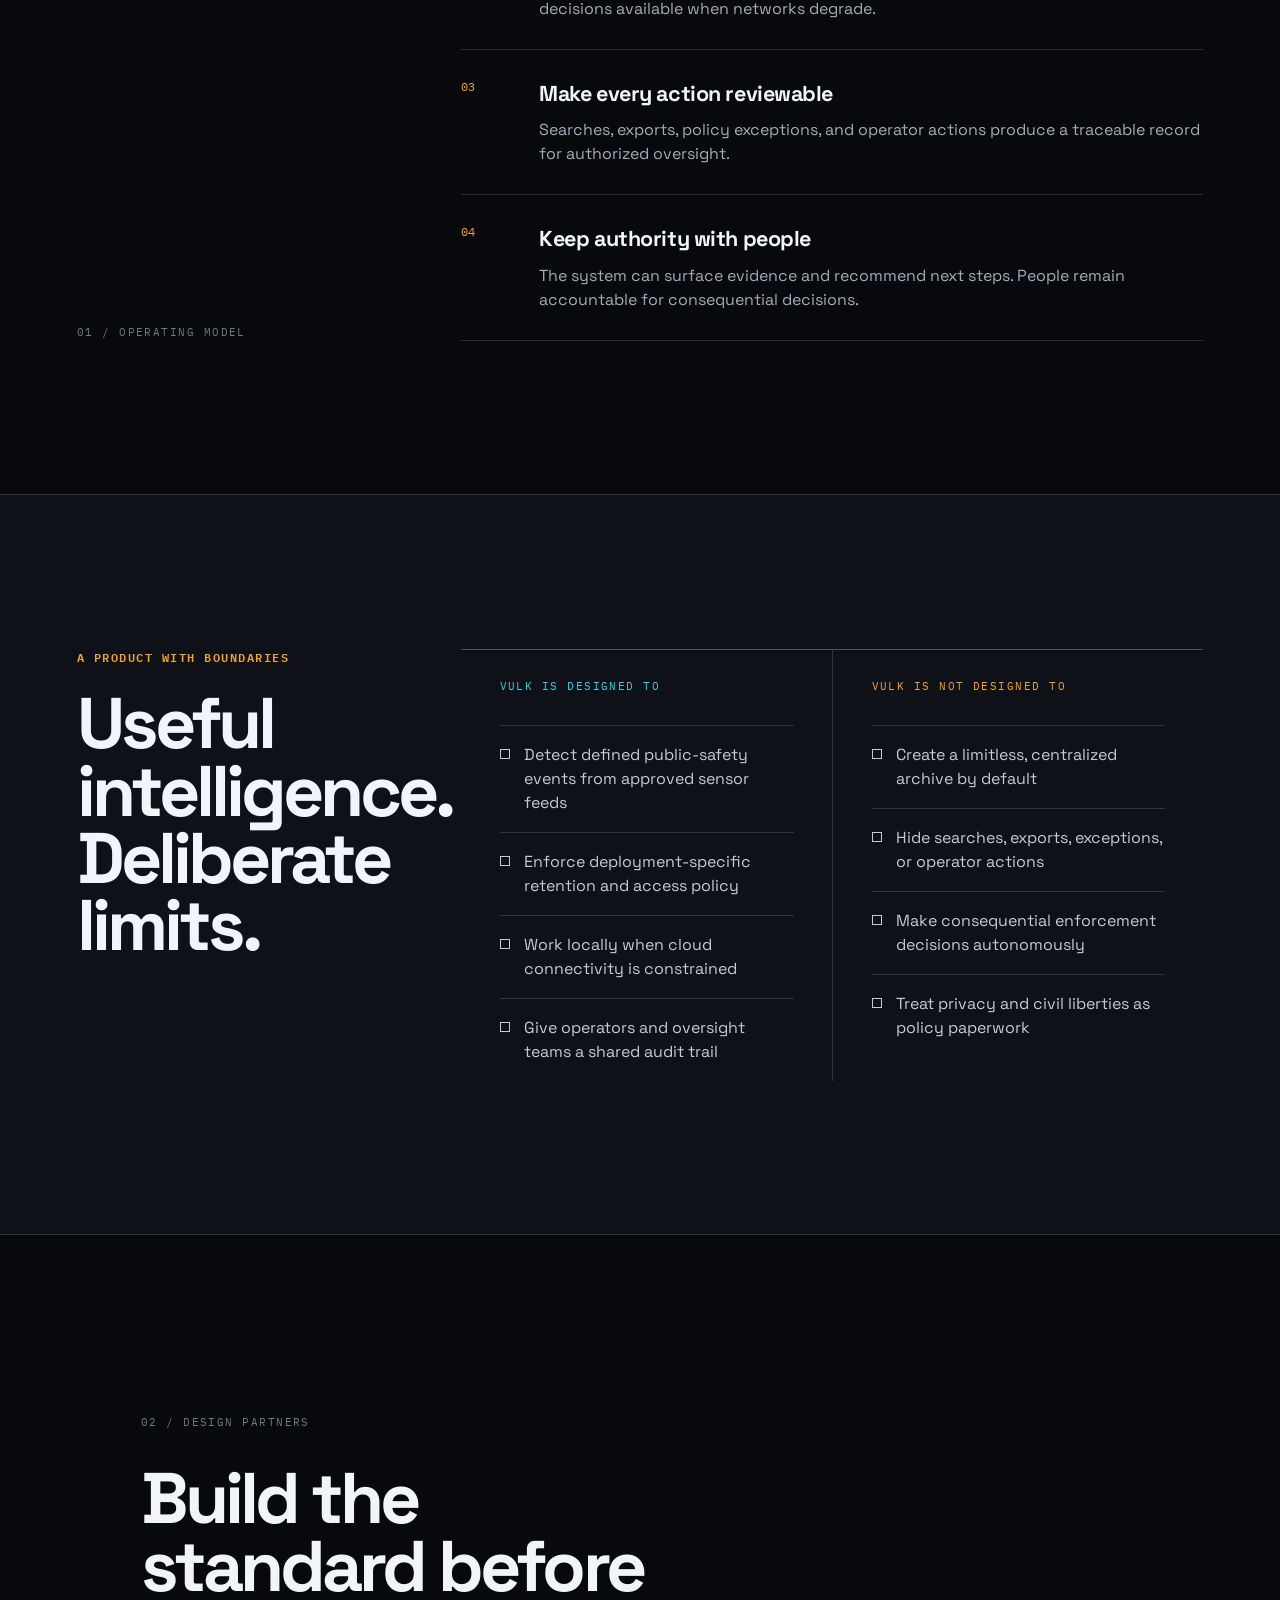
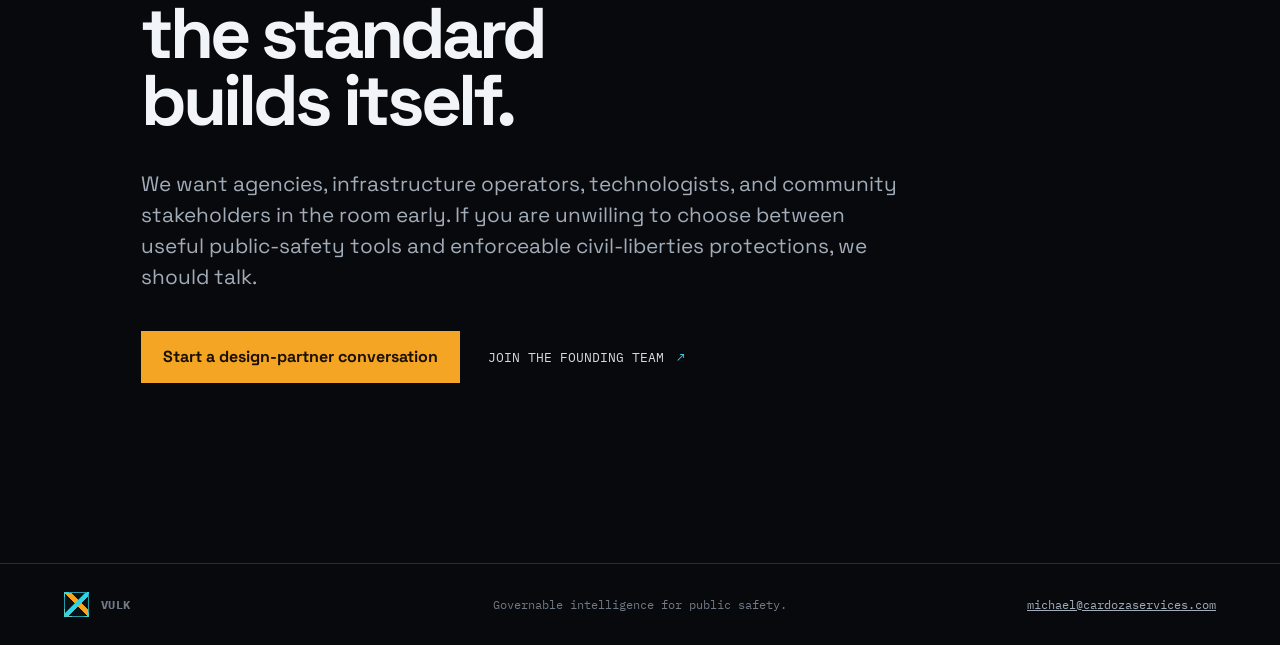
==== commit b596b8d5: "Route VULK inquiries to Cardoza Services email" ====
--- a/index.html
+++ b/index.html
@@ -15,6 +15,10 @@
     />
     <meta property="og:image" content="https://cardoza1991.github.io/vulk-landing/vulk_hero.png" />
     <title>VULK | Public safety without the black box.</title>
+    <link
+      rel="icon"
+      href="data:image/svg+xml,%3Csvg xmlns='http://www.w3.org/2000/svg' viewBox='0 0 64 64'%3E%3Crect width='64' height='64' fill='%23080a0e'/%3E%3Cpath d='M8 8 56 56' stroke='%232dd4e7' stroke-width='10'/%3E%3Cpath d='M56 8 8 56' stroke='%23f5a524' stroke-width='10'/%3E%3C/svg%3E"
+    />
     <link rel="preconnect" href="https://fonts.googleapis.com" />
     <link rel="preconnect" href="https://fonts.gstatic.com" crossorigin />
     <link
@@ -34,7 +38,7 @@
       <nav aria-label="Primary">
         <a href="#principles">Principles</a>
         <a href="#boundaries">Boundaries</a>
-        <a class="nav-cta" href="mailto:hello@vulk.ai?subject=VULK%20design%20partner">
+        <a class="nav-cta" href="mailto:michael@cardozaservices.com?subject=VULK%20design%20partner">
           Design partner
         </a>
       </nav>
@@ -58,7 +62,7 @@
             Policy enforced in software. Consequential action stays human-authorized.
           </p>
           <div class="hero-actions">
-            <a class="primary-cta" href="mailto:hello@vulk.ai?subject=VULK%20design%20partner">
+            <a class="primary-cta" href="mailto:michael@cardozaservices.com?subject=VULK%20design%20partner">
               Become a design partner
             </a>
             <a class="text-cta" href="#principles">See the operating model <span>↓</span></a>
@@ -150,10 +154,10 @@
           public-safety tools and enforceable civil-liberties protections, we should talk.
         </p>
         <div class="partner-actions">
-          <a class="primary-cta amber-cta" href="mailto:hello@vulk.ai?subject=VULK%20design%20partner">
+          <a class="primary-cta amber-cta" href="mailto:michael@cardozaservices.com?subject=VULK%20design%20partner">
             Start a design-partner conversation
           </a>
-          <a class="text-cta" href="mailto:hello@vulk.ai?subject=VULK%20founding%20team">
+          <a class="text-cta" href="mailto:michael@cardozaservices.com?subject=VULK%20founding%20team">
             Join the founding team <span>↗</span>
           </a>
         </div>
@@ -166,7 +170,7 @@
         <span>VULK</span>
       </a>
       <p>Governable intelligence for public safety.</p>
-      <a href="mailto:hello@vulk.ai">hello@vulk.ai</a>
+      <a href="mailto:michael@cardozaservices.com">michael@cardozaservices.com</a>
     </footer>
   </body>
 </html>
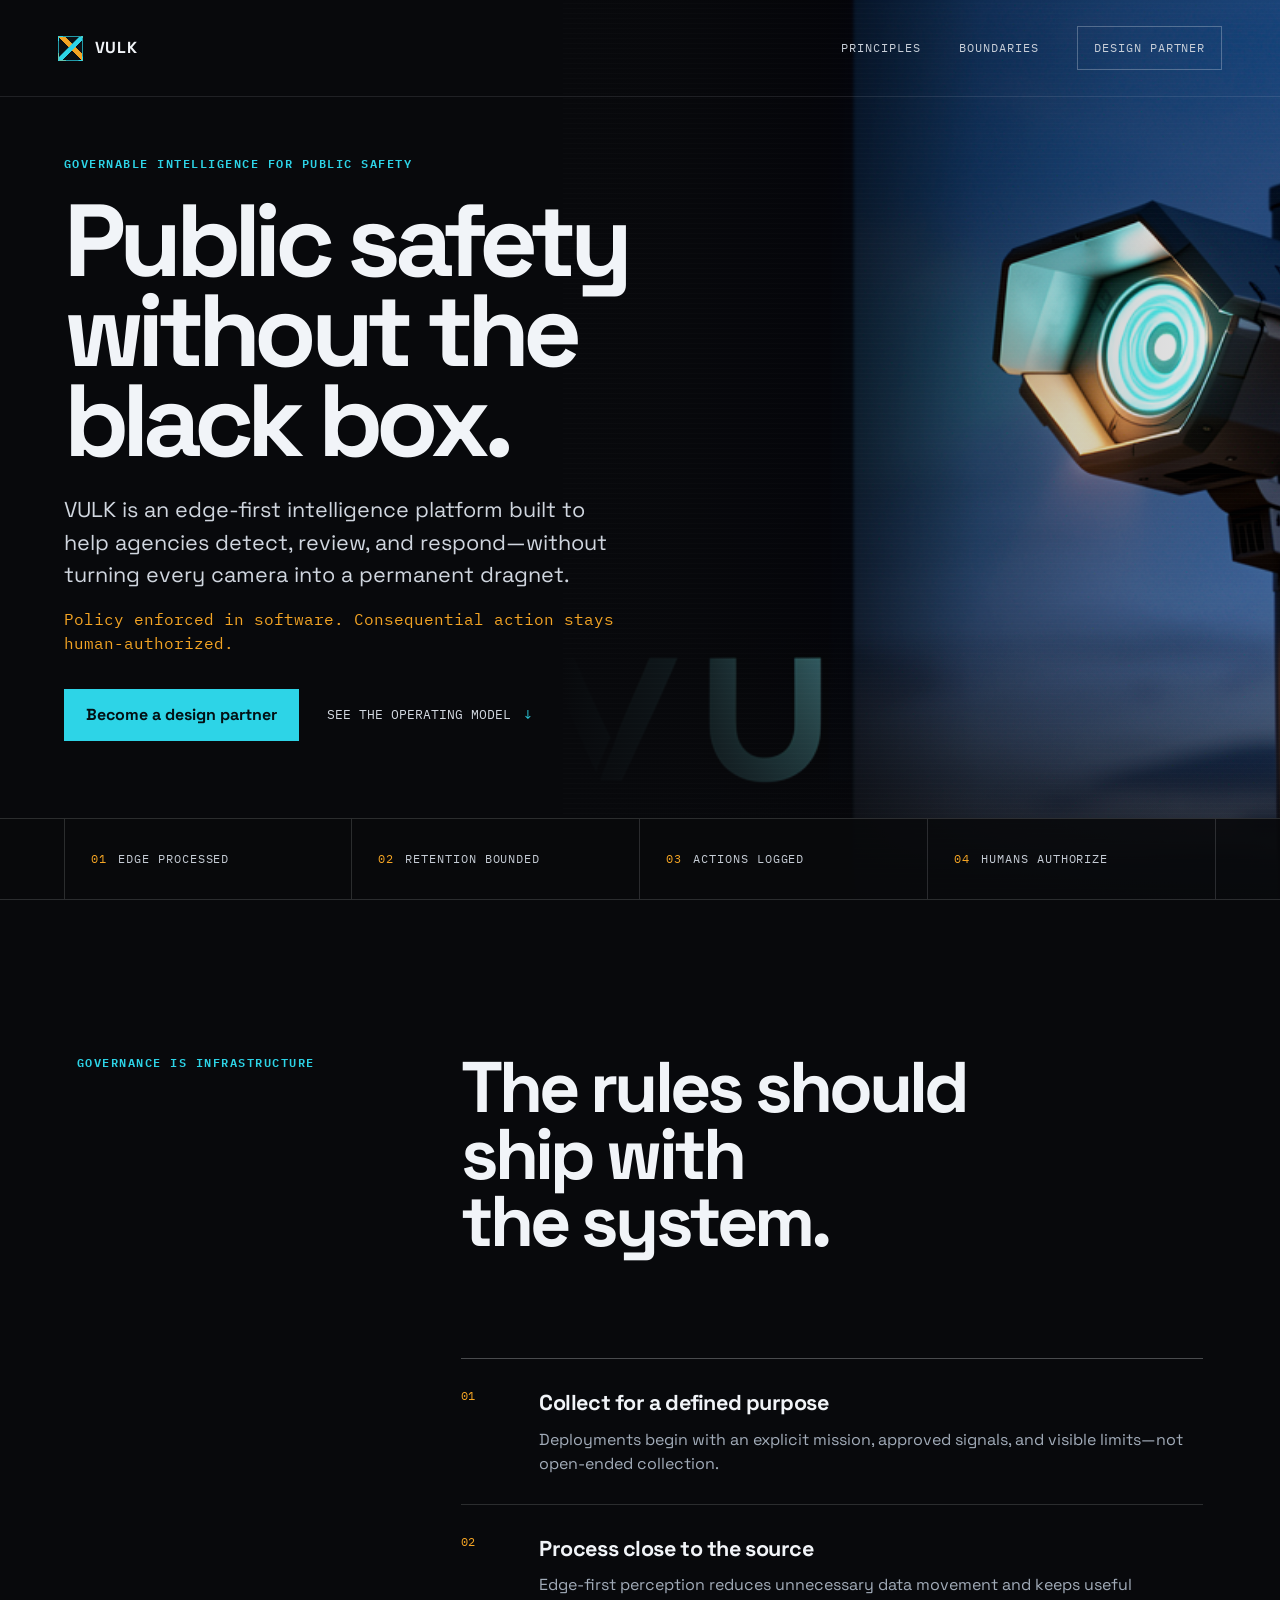
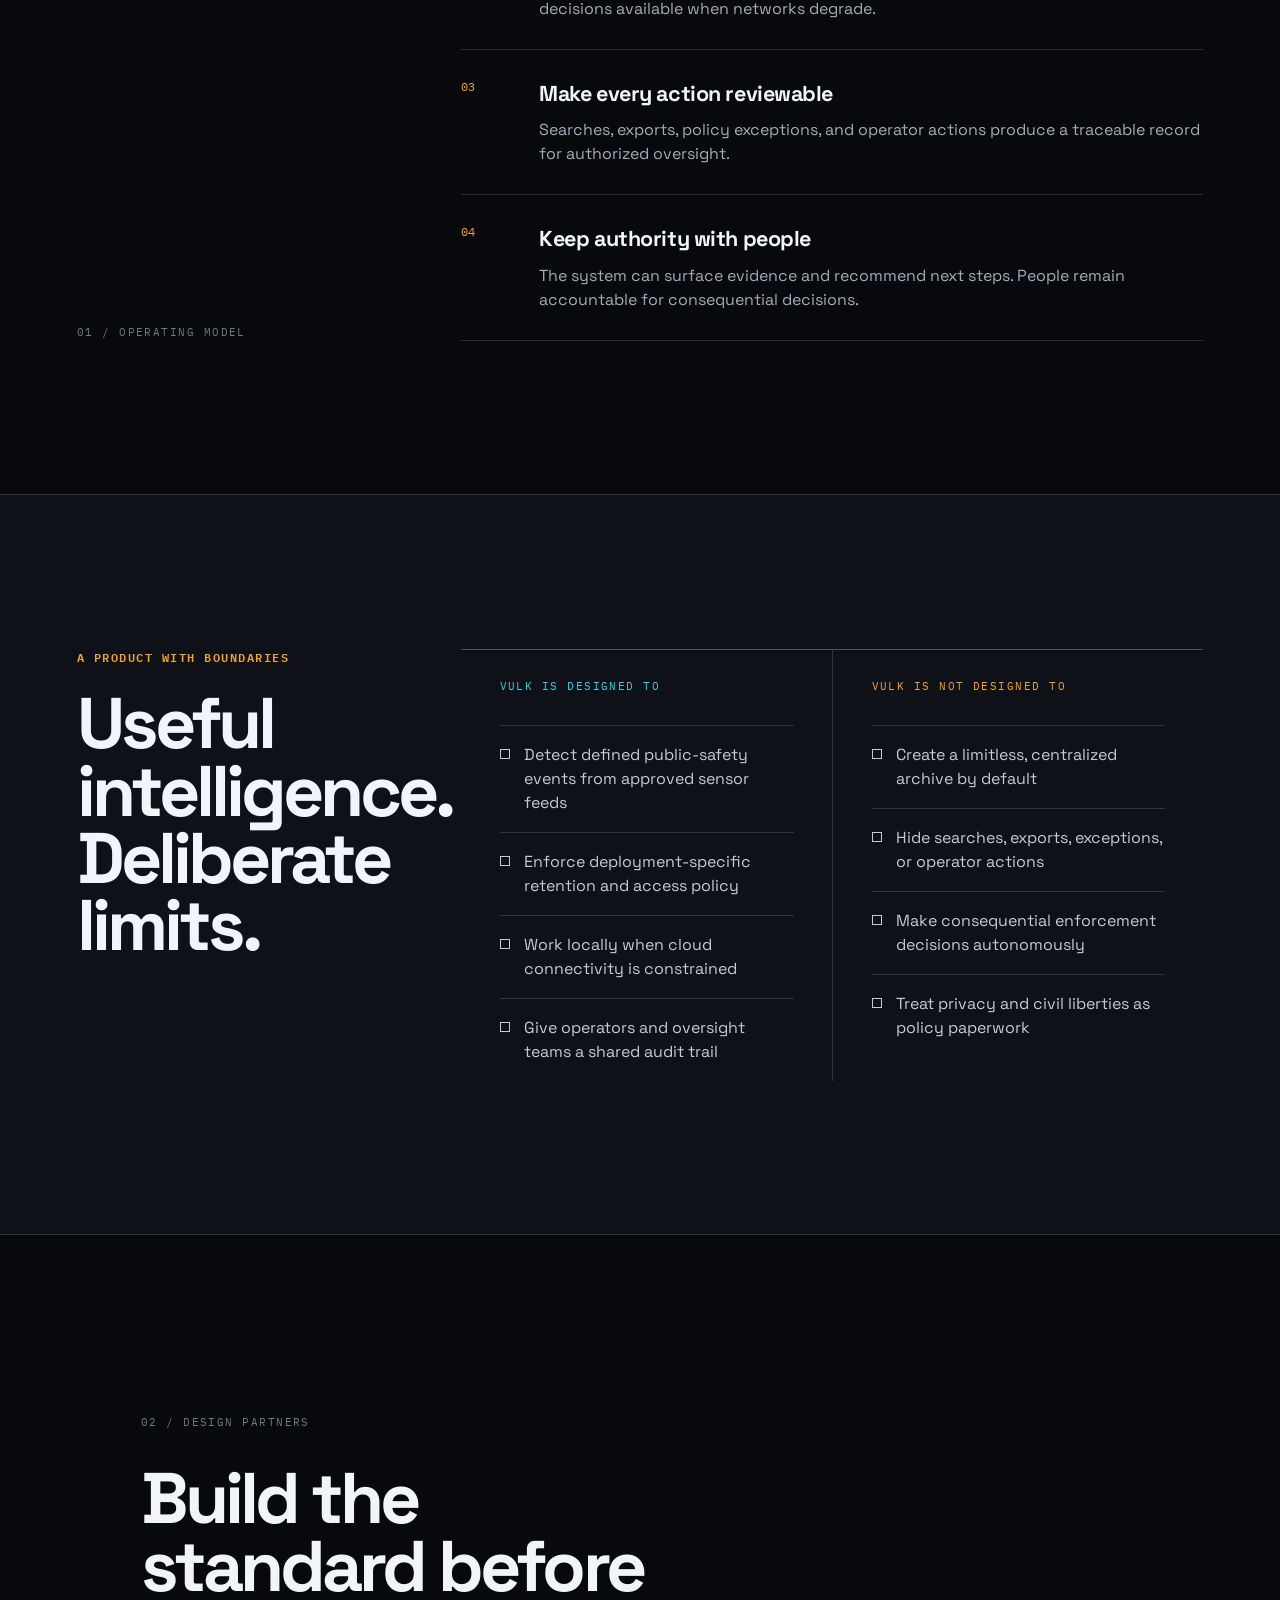
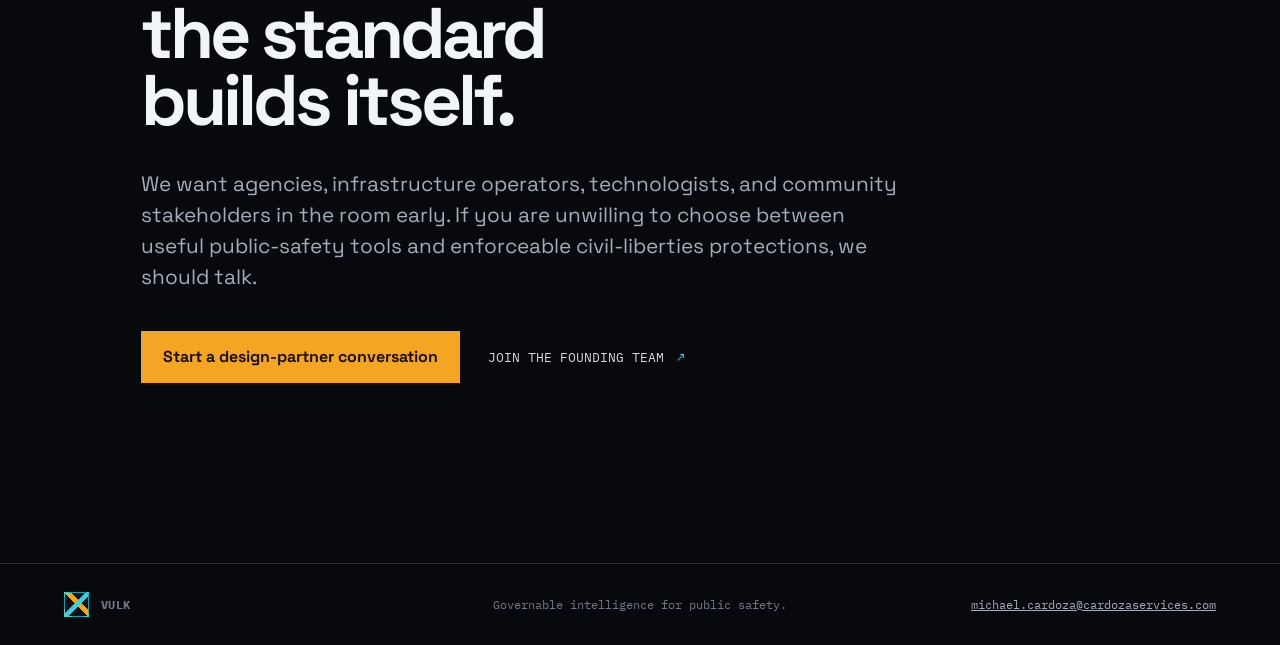
==== commit 61f79189: "Correct Michael Cardoza contact email" ====
--- a/index.html
+++ b/index.html
@@ -38,7 +38,7 @@
       <nav aria-label="Primary">
         <a href="#principles">Principles</a>
         <a href="#boundaries">Boundaries</a>
-        <a class="nav-cta" href="mailto:michael@cardozaservices.com?subject=VULK%20design%20partner">
+        <a class="nav-cta" href="mailto:michael.cardoza@cardozaservices.com?subject=VULK%20design%20partner">
           Design partner
         </a>
       </nav>
@@ -62,7 +62,7 @@
             Policy enforced in software. Consequential action stays human-authorized.
           </p>
           <div class="hero-actions">
-            <a class="primary-cta" href="mailto:michael@cardozaservices.com?subject=VULK%20design%20partner">
+            <a class="primary-cta" href="mailto:michael.cardoza@cardozaservices.com?subject=VULK%20design%20partner">
               Become a design partner
             </a>
             <a class="text-cta" href="#principles">See the operating model <span>↓</span></a>
@@ -154,10 +154,10 @@
           public-safety tools and enforceable civil-liberties protections, we should talk.
         </p>
         <div class="partner-actions">
-          <a class="primary-cta amber-cta" href="mailto:michael@cardozaservices.com?subject=VULK%20design%20partner">
+          <a class="primary-cta amber-cta" href="mailto:michael.cardoza@cardozaservices.com?subject=VULK%20design%20partner">
             Start a design-partner conversation
           </a>
-          <a class="text-cta" href="mailto:michael@cardozaservices.com?subject=VULK%20founding%20team">
+          <a class="text-cta" href="mailto:michael.cardoza@cardozaservices.com?subject=VULK%20founding%20team">
             Join the founding team <span>↗</span>
           </a>
         </div>
@@ -170,7 +170,7 @@
         <span>VULK</span>
       </a>
       <p>Governable intelligence for public safety.</p>
-      <a href="mailto:michael@cardozaservices.com">michael@cardozaservices.com</a>
+      <a href="mailto:michael.cardoza@cardozaservices.com">michael.cardoza@cardozaservices.com</a>
     </footer>
   </body>
 </html>
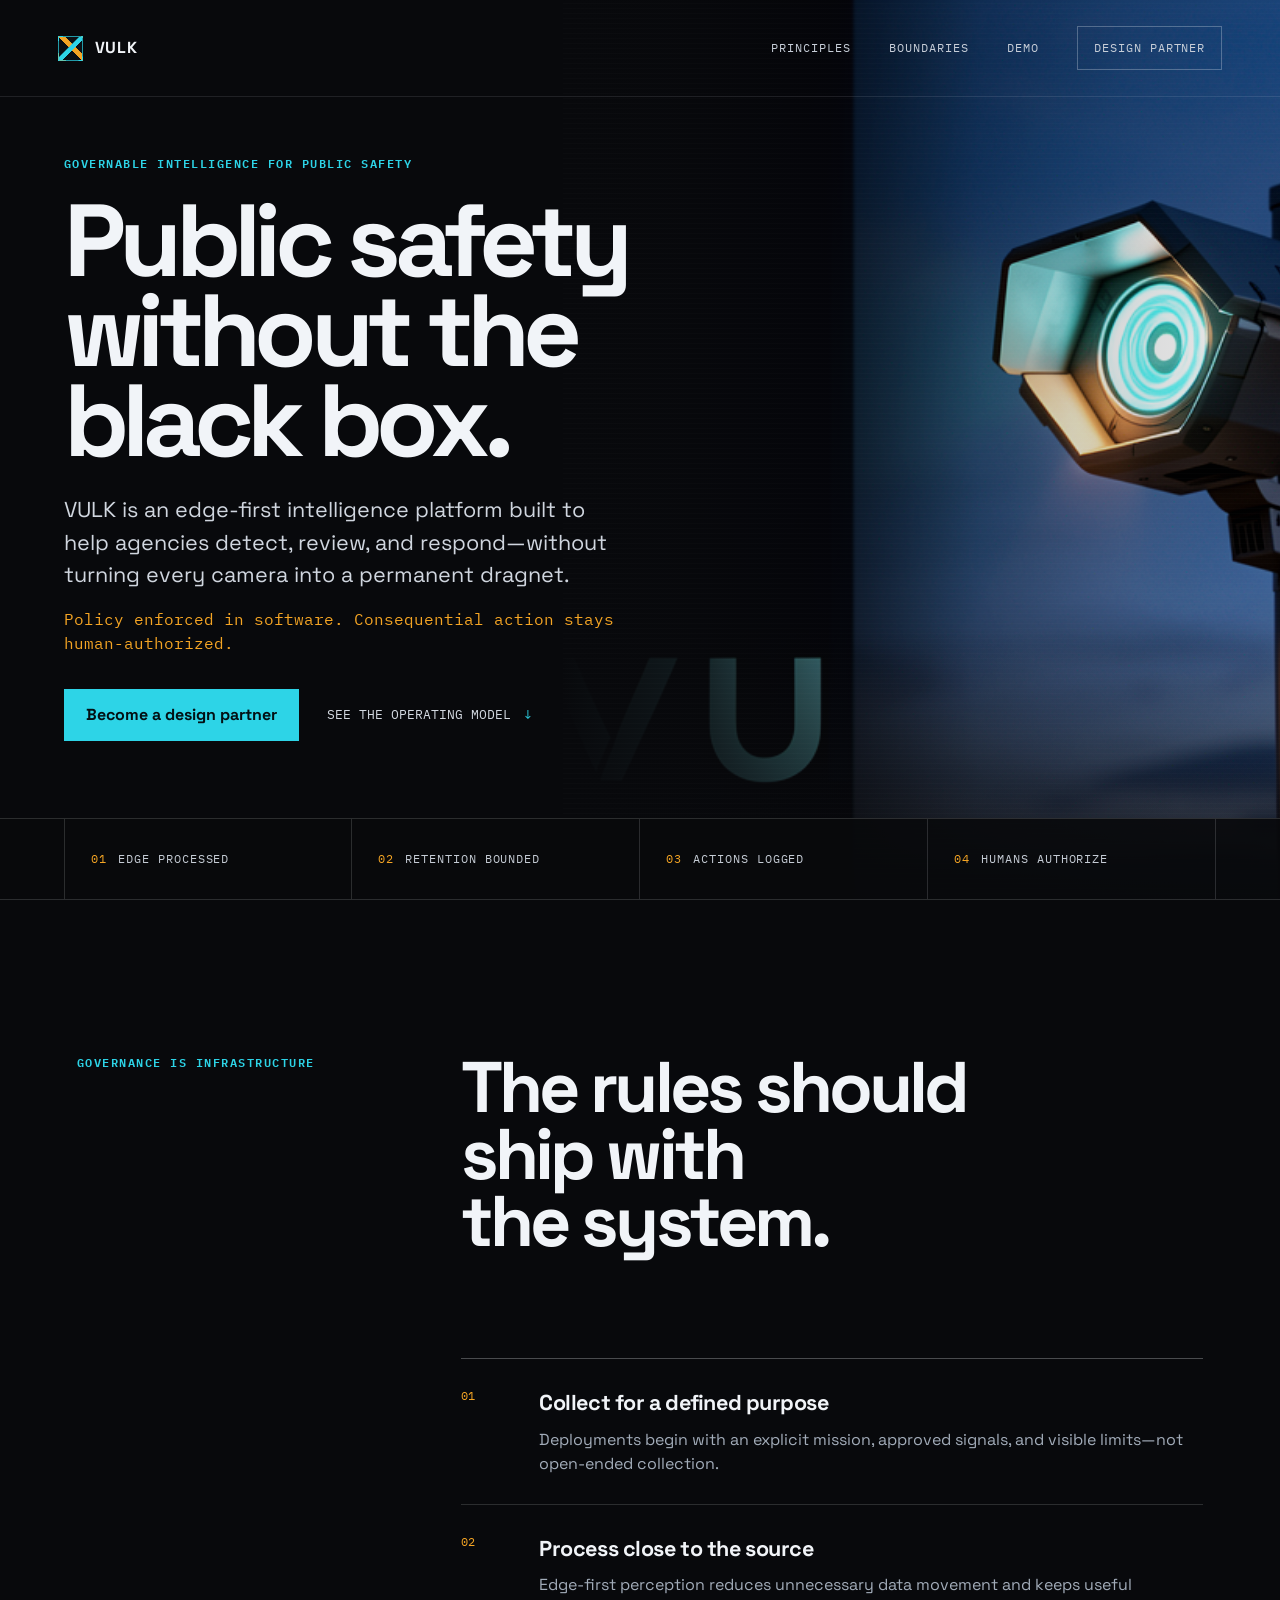
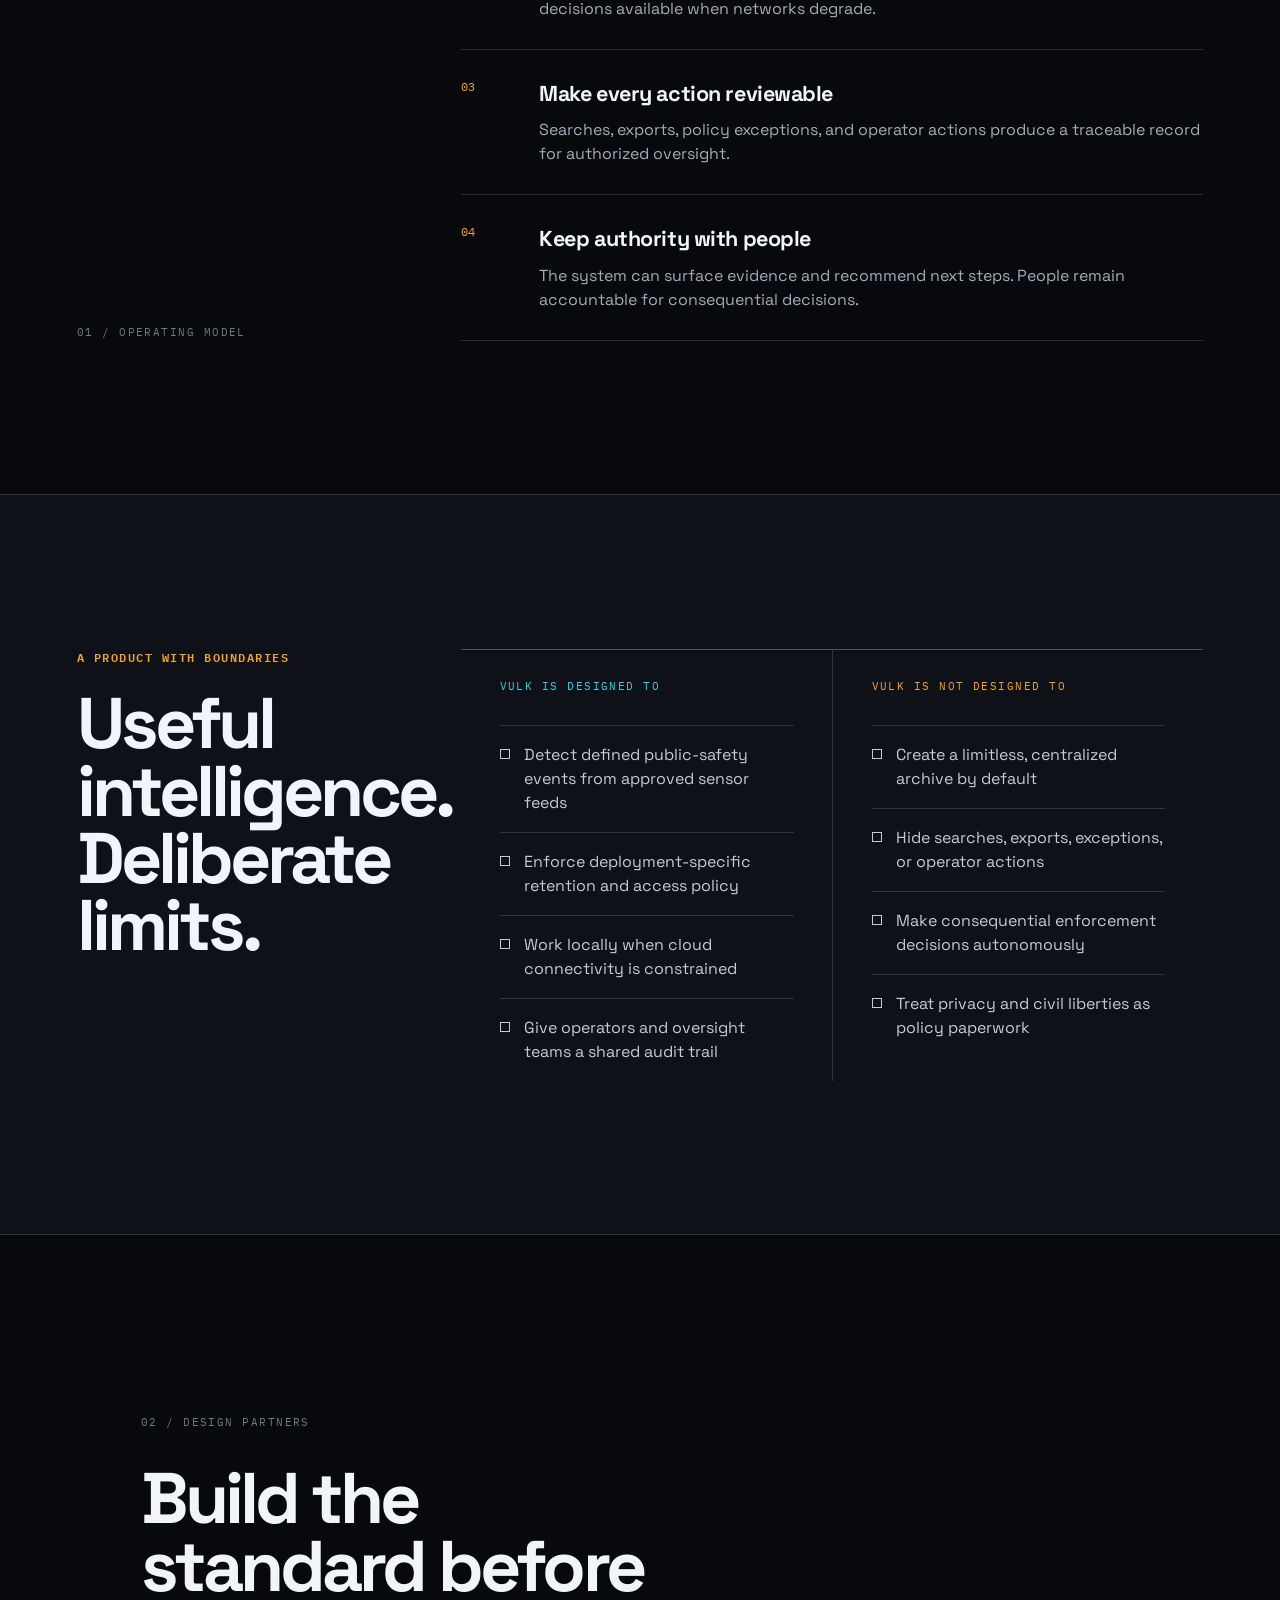
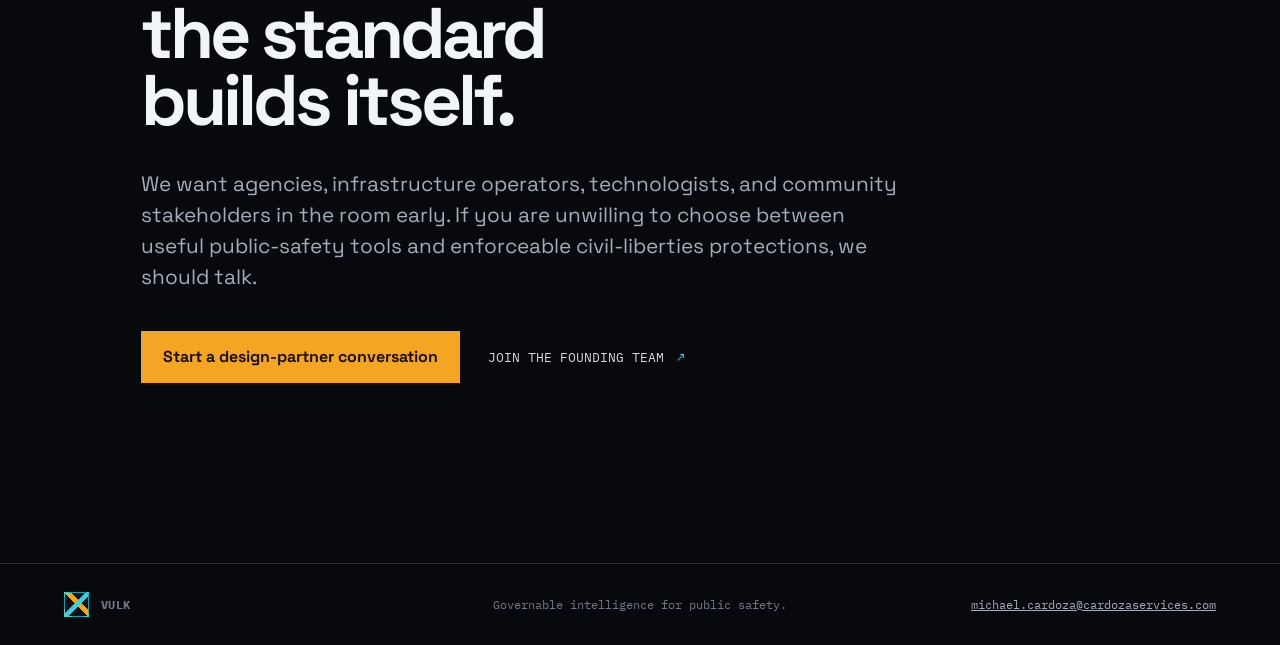
==== commit 4100e427: "[verified] Add VULK governance console demo" ====
--- a/index.html
+++ b/index.html
@@ -38,7 +38,8 @@
       <nav aria-label="Primary">
         <a href="#principles">Principles</a>
         <a href="#boundaries">Boundaries</a>
-        <a class="nav-cta" href="mailto:michael.cardoza@cardozaservices.com?subject=VULK%20design%20partner">
+        <a href="demo.html">Demo</a>
+        <a class="nav-cta" href="design-partner.html">
           Design partner
         </a>
       </nav>
@@ -62,7 +63,7 @@
             Policy enforced in software. Consequential action stays human-authorized.
           </p>
           <div class="hero-actions">
-            <a class="primary-cta" href="mailto:michael.cardoza@cardozaservices.com?subject=VULK%20design%20partner">
+            <a class="primary-cta" href="design-partner.html">
               Become a design partner
             </a>
             <a class="text-cta" href="#principles">See the operating model <span>↓</span></a>
@@ -154,7 +155,7 @@
           public-safety tools and enforceable civil-liberties protections, we should talk.
         </p>
         <div class="partner-actions">
-          <a class="primary-cta amber-cta" href="mailto:michael.cardoza@cardozaservices.com?subject=VULK%20design%20partner">
+          <a class="primary-cta amber-cta" href="design-partner.html">
             Start a design-partner conversation
           </a>
           <a class="text-cta" href="mailto:michael.cardoza@cardozaservices.com?subject=VULK%20founding%20team">
--- a/styles.css
+++ b/styles.css
@@ -607,3 +607,274 @@
     transition-duration: 0.01ms !important;
   }
 }
+
+/* Design partner brief */
+.brief-page {
+  background:
+    linear-gradient(rgba(241, 244, 248, 0.025) 1px, transparent 1px),
+    linear-gradient(90deg, rgba(241, 244, 248, 0.025) 1px, transparent 1px),
+    var(--bg);
+  background-size: 48px 48px;
+}
+
+.brief-header {
+  position: relative;
+  background: rgba(8, 9, 12, 0.96);
+}
+
+.brief-hero {
+  display: grid;
+  grid-template-columns: minmax(190px, 0.32fr) minmax(0, 1fr) minmax(260px, 0.38fr);
+  gap: clamp(36px, 6vw, 96px);
+  align-items: end;
+  min-height: calc(100svh - 98px);
+  padding: clamp(90px, 12vw, 170px) clamp(22px, 6vw, 96px) clamp(70px, 9vw, 120px);
+  border-bottom: 1px solid var(--line);
+}
+
+.brief-kicker {
+  align-self: stretch;
+  display: flex;
+  flex-direction: column;
+  justify-content: space-between;
+}
+
+.brief-intro h1 {
+  max-width: 11ch;
+  font-size: clamp(3.8rem, 7vw, 8rem);
+}
+
+.brief-intro > p {
+  max-width: 760px;
+  margin-bottom: 36px;
+  color: #c7ced8;
+  font-size: clamp(1.08rem, 1.7vw, 1.34rem);
+}
+
+.brief-callout {
+  align-self: end;
+  padding: 26px 0 0 26px;
+  border-top: 1px solid var(--amber);
+  border-left: 1px solid var(--line);
+}
+
+.brief-callout p:last-child {
+  margin-bottom: 0;
+  color: var(--muted);
+}
+
+.engagement {
+  display: grid;
+  grid-template-columns: minmax(280px, 0.72fr) minmax(0, 1fr);
+  gap: clamp(60px, 9vw, 150px);
+  padding: clamp(100px, 13vw, 190px) clamp(22px, 6vw, 96px);
+}
+
+.engagement-heading {
+  position: sticky;
+  top: 36px;
+  align-self: start;
+}
+
+.engagement-heading h2 {
+  max-width: 11ch;
+  margin-bottom: 32px;
+  font-size: clamp(2.8rem, 5vw, 5.7rem);
+}
+
+.engagement-heading > p:last-child {
+  max-width: 580px;
+  color: var(--muted);
+}
+
+.phase-list {
+  margin: 0;
+  padding: 0;
+  border-top: 1px solid var(--line-strong);
+  list-style: none;
+}
+
+.phase-list li {
+  display: grid;
+  grid-template-columns: 52px 1fr;
+  gap: 22px;
+  min-height: 220px;
+  padding: 34px 0;
+  border-bottom: 1px solid var(--line);
+}
+
+.phase-list li > span {
+  color: var(--amber);
+  font-family: var(--mono);
+  font-size: 0.72rem;
+}
+
+.phase-time {
+  margin-bottom: 48px;
+  color: var(--cyan);
+  font-family: var(--mono);
+  font-size: 0.68rem;
+  letter-spacing: 0.12em;
+}
+
+.phase-list h3 {
+  font-size: clamp(1.35rem, 2vw, 1.8rem);
+}
+
+.phase-list li p:last-child {
+  max-width: 680px;
+  margin-bottom: 0;
+  color: var(--muted);
+}
+
+.outputs {
+  display: grid;
+  grid-template-columns: minmax(280px, 0.55fr) minmax(0, 1fr);
+  gap: clamp(50px, 8vw, 130px);
+  padding: clamp(100px, 13vw, 180px) clamp(22px, 6vw, 96px);
+  border-block: 1px solid var(--line);
+  background: var(--surface);
+}
+
+.outputs > div:first-child h2 {
+  max-width: 9ch;
+}
+
+.output-list {
+  display: grid;
+  grid-template-columns: repeat(2, minmax(0, 1fr));
+  border-top: 1px solid var(--line-strong);
+  border-left: 1px solid var(--line);
+}
+
+.output-list article {
+  min-height: 260px;
+  padding: 30px;
+  border-right: 1px solid var(--line);
+  border-bottom: 1px solid var(--line);
+}
+
+.output-list h3 {
+  margin: 54px 0 12px;
+}
+
+.output-list article > p:last-child {
+  margin-bottom: 0;
+  color: var(--muted);
+}
+
+.fit {
+  padding: clamp(100px, 13vw, 180px) clamp(22px, 8vw, 130px);
+}
+
+.fit-heading {
+  display: grid;
+  grid-template-columns: 0.35fr 1fr;
+  gap: 50px;
+  align-items: start;
+  margin-bottom: clamp(60px, 8vw, 110px);
+}
+
+.fit-heading h2 {
+  max-width: 12ch;
+}
+
+.fit-grid {
+  display: grid;
+  grid-template-columns: repeat(2, minmax(0, 1fr));
+  border-top: 1px solid var(--line-strong);
+}
+
+.fit-grid > div {
+  padding: 32px clamp(0px, 4vw, 56px) 0;
+}
+
+.fit-grid > div + div {
+  border-left: 1px solid var(--line);
+}
+
+.fit-grid ul {
+  margin: 0;
+  padding: 0;
+  list-style: none;
+}
+
+.fit-grid li {
+  padding: 18px 0;
+  border-top: 1px solid var(--line);
+  color: #c4cbd5;
+}
+
+.brief-cta {
+  padding: clamp(110px, 15vw, 220px) clamp(22px, 12vw, 200px);
+  border-top: 1px solid var(--line);
+  background: var(--surface-2);
+}
+
+.brief-cta h2 {
+  max-width: 13ch;
+  margin: 34px 0;
+}
+
+.brief-cta > p:not(.section-index) {
+  max-width: 720px;
+  margin-bottom: 38px;
+  color: var(--muted);
+  font-size: clamp(1.05rem, 1.8vw, 1.3rem);
+}
+
+@media (max-width: 1000px) {
+  .brief-hero {
+    grid-template-columns: 1fr;
+    min-height: auto;
+  }
+
+  .brief-kicker {
+    min-height: 80px;
+  }
+
+  .brief-callout {
+    max-width: 600px;
+  }
+
+  .engagement,
+  .outputs {
+    grid-template-columns: 1fr;
+  }
+
+  .engagement-heading {
+    position: static;
+  }
+
+  .fit-heading {
+    grid-template-columns: 1fr;
+  }
+}
+
+@media (max-width: 680px) {
+  .brief-hero {
+    padding-inline: 18px;
+  }
+
+  .brief-intro h1 {
+    font-size: clamp(3.4rem, 16vw, 5.3rem);
+  }
+
+  .output-list,
+  .fit-grid {
+    grid-template-columns: 1fr;
+  }
+
+  .output-list article {
+    min-height: 220px;
+  }
+
+  .fit-grid > div {
+    padding-inline: 0;
+  }
+
+  .fit-grid > div + div {
+    margin-top: 50px;
+    border-left: 0;
+  }
+}
